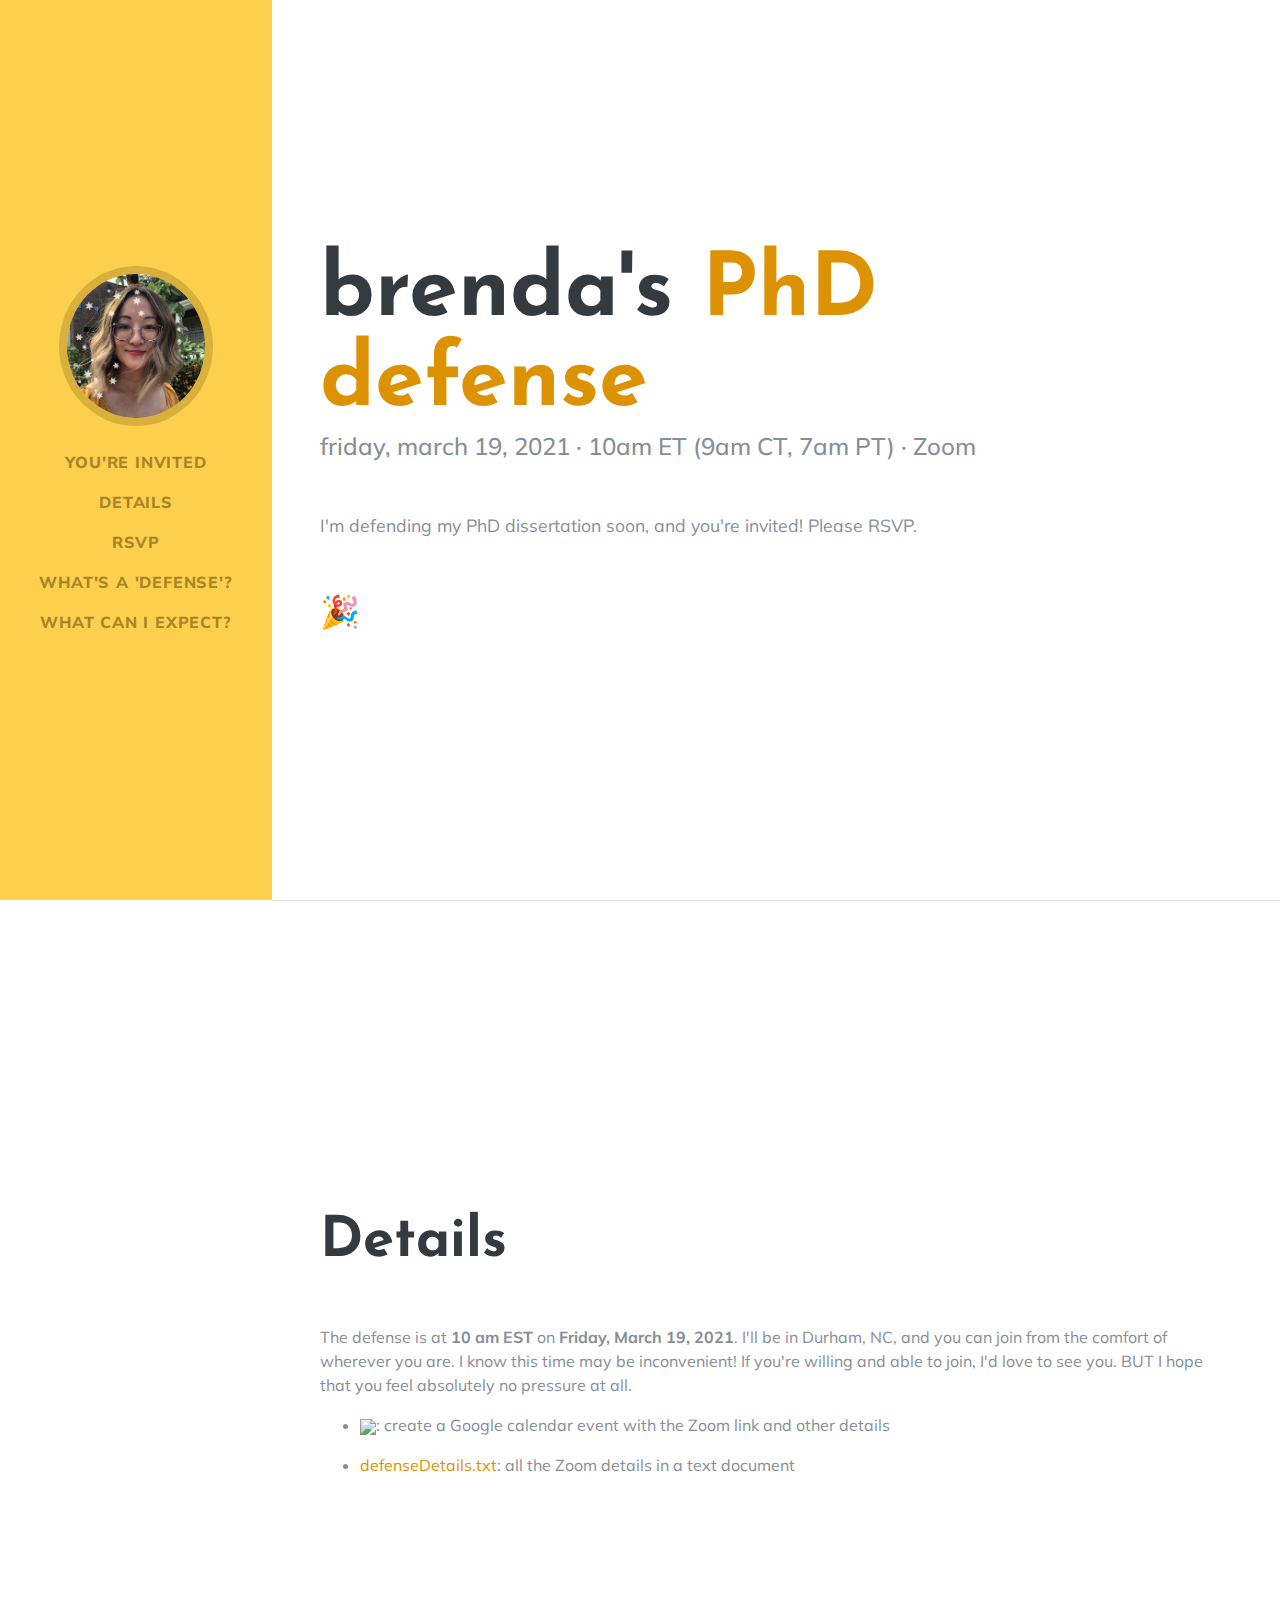
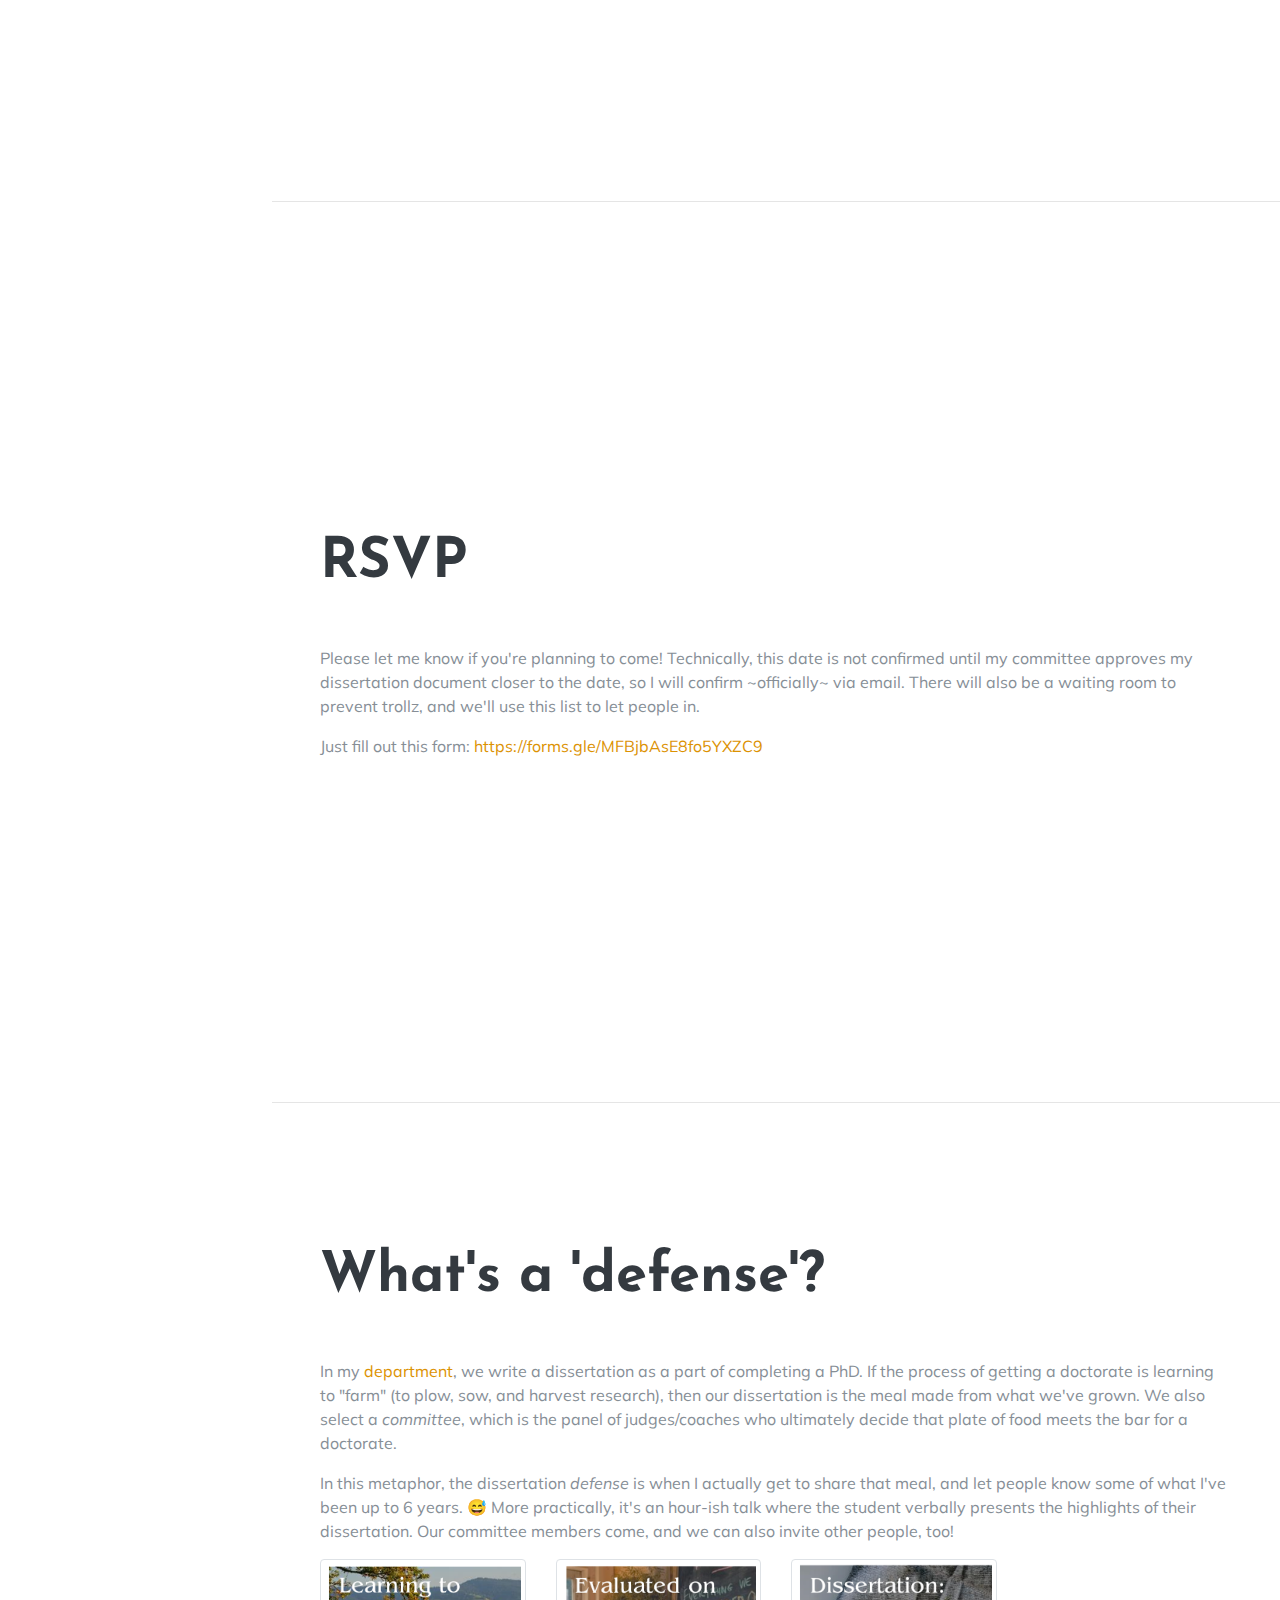
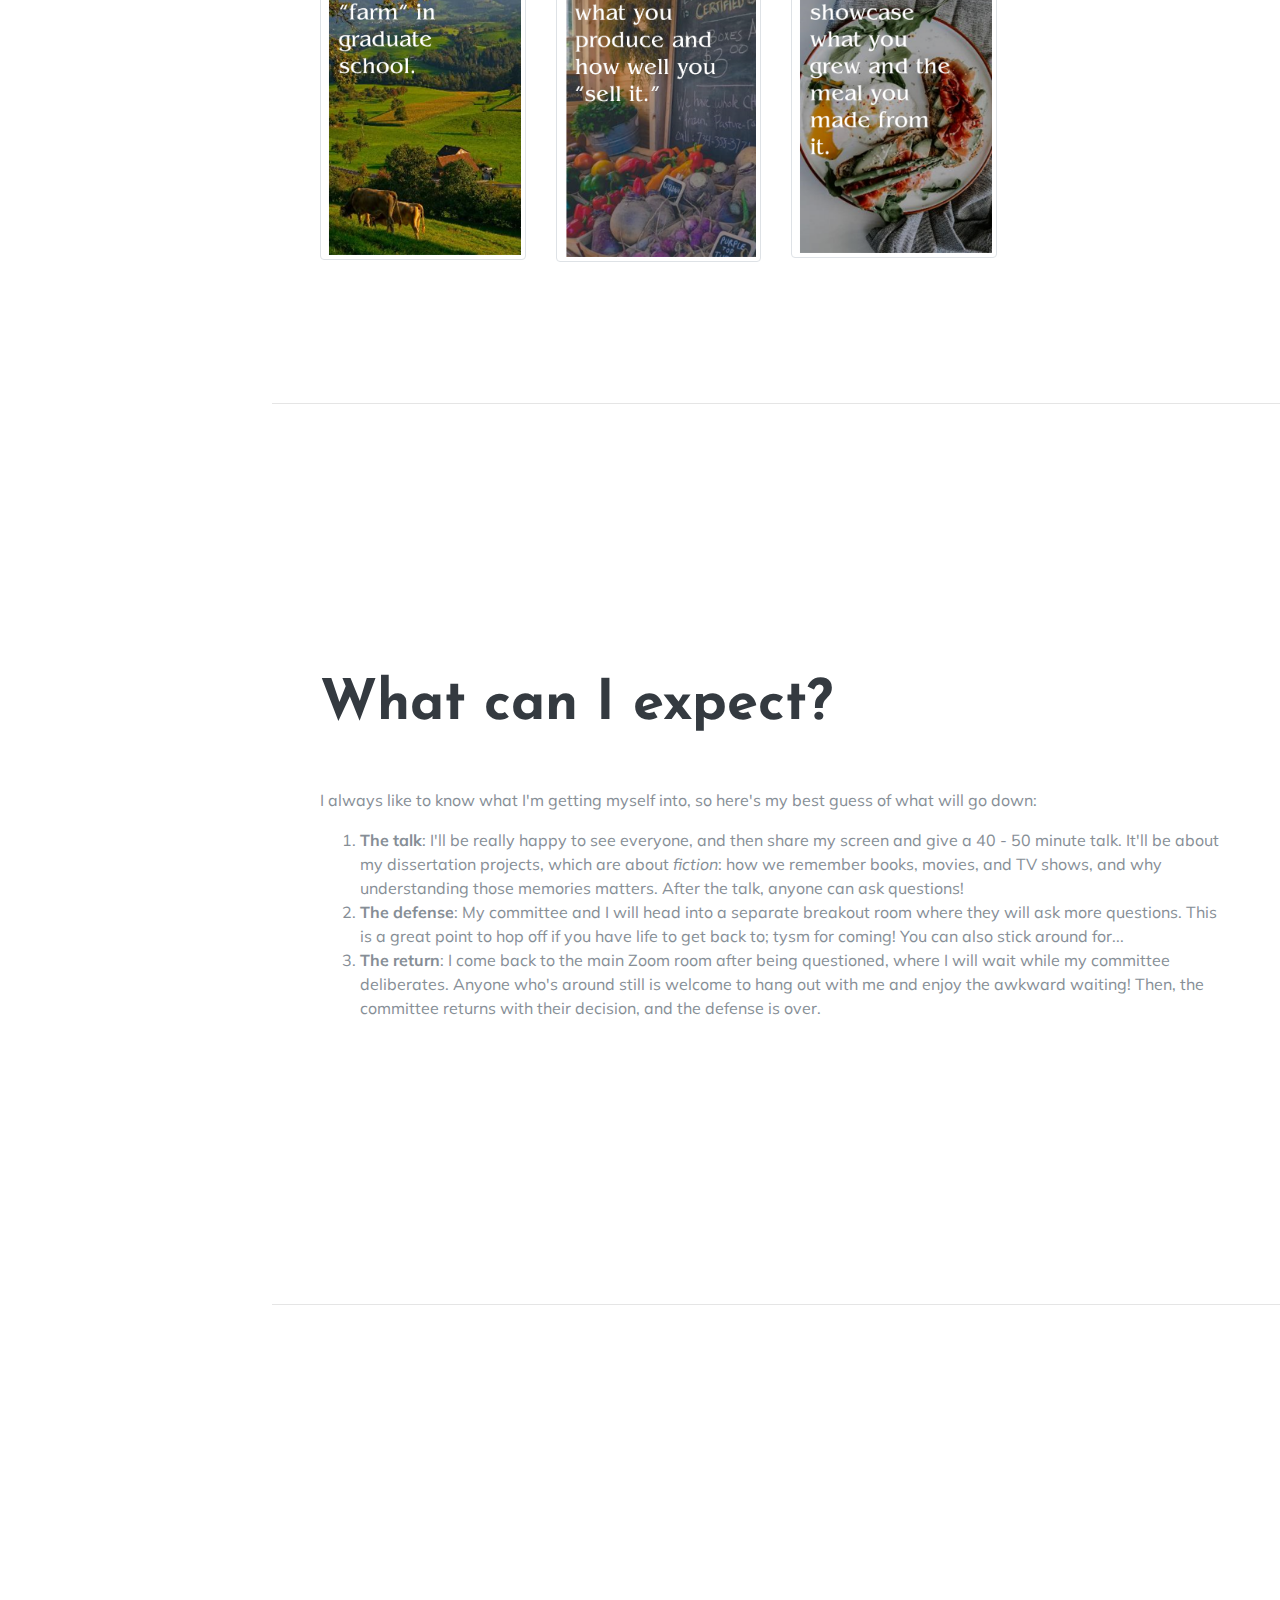
==== defense-invite.html @ 0d385a11 "Change title for small screens/mobile" ====
<!DOCTYPE html>
<html lang="en">
<head>

  <meta charset="utf-8">
  <meta name="viewport" content="width=device-width, initial-scale=1, shrink-to-fit=no">
  <meta name="description" content="">
  <meta name="author" content="">

  <title>brenda's defense info</title>  
  
  <!-- google analytics -->
  <!-- Global site tag (gtag.js) - Google Analytics -->
	<script async src="https://www.googletagmanager.com/gtag/js?id=UA-28763031-2"></script>
	<script>
  window.dataLayer = window.dataLayer || [];
  function gtag(){dataLayer.push(arguments);}
  gtag('js', new Date());

  gtag('config', 'UA-28763031-2');
</script>

  
  <!-- favicon -->
  <link rel='icon' href='defensefavicon.ico' type='image/x-icon'/ >
  <link rel="apple-touch-icon" sizes="180x180" href="/apple-touch-icon.png">
<link rel="icon" type="image/png" sizes="32x32" href="/defensefavicon-32x32.png">
<link rel="icon" type="image/png" sizes="16x16" href="/defensefavicon-16x16.png">
<link rel="manifest" href="/site.webmanifest">
  

  <!-- Bootstrap core CSS -->
  <link href="vendor/bootstrap/css/bootstrap.min.defense.css" rel="stylesheet">

  <!-- Custom fonts for this template -->
  <link href="https://fonts.googleapis.com/css?family=Saira+Extra+Condensed:500,700" rel="stylesheet">
  <link href="https://fonts.googleapis.com/css?family=Muli:400,400i,800,800i" rel="stylesheet">
  <link href="vendor/fontawesome-free/css/all.min.css" rel="stylesheet">
  
  <link href="https://fonts.googleapis.com/css?family=Josefin+Sans" rel="stylesheet">
  
  <!-- include Bootstrap -->
  <!-- Latest compiled and minified CSS -->
	<link rel="stylesheet" href="https://maxcdn.bootstrapcdn.com/bootstrap/4.3.1/css/bootstrap.min.css">
	
	<!-- include fontawesome-->
	<link rel="stylesheet" href="https://use.fontawesome.com/releases/v5.8.2/css/all.css" integrity="sha384-oS3vJWv+0UjzBfQzYUhtDYW+Pj2yciDJxpsK1OYPAYjqT085Qq/1cq5FLXAZQ7Ay" crossorigin="anonymous">

  <!-- Custom styles for this template -->
  <link href="css/resume.min.defense.css" rel="stylesheet">
  <link href="css/jquery.bsPhotoGallery.css" rel="stylesheet">

</head>

<body id="page-top">

  <nav class="navbar navbar-expand-lg navbar-dark bg-primary fixed-top" id="sideNav">
    <a class="navbar-brand js-scroll-trigger" href="https://brendawyang.github.io/mysite/" alt = "go to brendayang.com">
      <span class="d-block d-lg-none">brenda's defending!</span>
      <span class="d-none d-lg-block">
        <img class="img-fluid img-profile rounded-circle mx-auto mb-2" src="img/defense.png" alt="">
      </span>
    </a>
	
    <button class="navbar-toggler" type="button" data-toggle="collapse" data-target="#navbarSupportedContent" aria-controls="navbarSupportedContent" aria-expanded="false" aria-label="Toggle navigation">
      <span class="navbar-toggler-icon"></span>
    </button>
	
    <div class="collapse navbar-collapse" id="navbarSupportedContent">
      <ul class="navbar-nav">
        <li class="nav-item">
          <a class="nav-link js-scroll-trigger" href="#welcome">you're invited</a>
        </li>
		
		<li class="nav-item">
          <a class="nav-link js-scroll-trigger" href="#details">details</a>
        </li>
		
		<li class="nav-item">
          <a class="nav-link js-scroll-trigger" href="#rsvp">rsvp</a>
        </li>
	 
        <li class="nav-item">
          <a class="nav-link js-scroll-trigger" href="#what">what's a 'defense'?</a>
        </li>

		
		<li class="nav-item">
          <a class="nav-link js-scroll-trigger" href="#expect">what can I expect?</a>
        </li>
		
	
      </ul>
    </div>
  </nav>

  <div class="container-fluid p-0">

  <!-- quickabout -->
    <section class="resume-section p-3 p-lg-5 d-flex align-items-center" id="welcome">
      <div class="w-100"> 
        <h1 class="mb-0">brenda's
          <span class="text-primary">PhD defense</span>
        </h1>
        <div class="subheading mb-5">friday, march 19, 2021 · 10am ET  (9am CT, 7am PT) · Zoom
        </div>

        <p class="lead mb-5">I'm defending my PhD dissertation soon, and you're invited! Please RSVP.</p>
		
		<font size = 6>🎉</font></p>
		
        </div>
      </div>
    </section>
	
	
	<hr class="m-0">

	<!-- details -->
    <section class="resume-section p-3 p-lg-5 d-flex align-items-center" id="details">
      <div class="w-100">
        <h2 class="mb-5">Details</h2>

		<p>The defense is at <b>10 am EST</b> on <b>Friday, March 19, 2021</b>. I'll be in Durham, NC, and you can join from the comfort of wherever you are. I know this time may be inconvenient! If you're willing and able to join, I'd love to see you. BUT I hope that you feel absolutely no pressure at all.</p>
		
		<ul>
		<li>
		<p><a target="_blank" href="https://calendar.google.com/event?action=TEMPLATE&amp;tmeid=MTBrZ2NxdW9ua2F1YWRhZjJtYTdxc29iMGcgYTBkZ3NiNXY3YTV0aWt1dHVvNjgwdXNtNDhAZw&amp;tmsrc=a0dgsb5v7a5tikutuo680usm48%40group.calendar.google.com"><img border="0" src="https://www.google.com/calendar/images/ext/gc_button1_en.gif"></a>: create a Google calendar event with the Zoom link and other details
		</li>
		<li><a href="files/defenseDetails.txt" target="_new">defenseDetails.txt</a>: all the Zoom details in a text document</li>
		</ul>

	
	</section>
	
	<hr class="m-0">

	<!-- RSVP -->
    <section class="resume-section p-3 p-lg-5 d-flex align-items-center" id="rsvp">
      <div class="w-100">
        <h2 class="mb-5">RSVP</h2>

		<p>Please let me know if you're planning to come! Technically, this date is not confirmed until my committee approves my dissertation document closer to the date, so I will confirm ~officially~ via email. There will also be a waiting room to prevent trollz, and we'll use this list to let people in.</p>
		
		<p>Just fill out this form: <a href="https://forms.gle/MFBjbAsE8fo5YXZC9" target="_new">https://forms.gle/MFBjbAsE8fo5YXZC9</a>
	
	</section>

	
	<hr class="m-0">
	
	<!-- RSVP -->
    <section class="resume-section p-3 p-lg-5 d-flex align-items-center" id="what">
      <div class="w-100">
        <h2 class="mb-5">What's a 'defense'?</h2>

		<p>In my <a href="https://psychandneuro.duke.edu/">department</a>, we write a dissertation as a part of completing a PhD. If the process of getting a doctorate is learning to "farm" (to plow, sow, and harvest research), then our dissertation is the meal made from what we've grown. We also select a <i>committee</i>, which is the panel of judges/coaches who ultimately decide that plate of food meets the bar for a doctorate.</p>
		
		<p>In this metaphor, the dissertation <i>defense</i> is when I actually get to share that meal, and let people know some of what I've been up to 6 years. 😅 More practically, it's an hour-ish talk where the student verbally presents the highlights of their dissertation. Our committee members come, and we can also invite other people, too!
		
		<div class="row">
			<div class="col-md-3 col-sm-4">
				<div class="thumbnail">
					<img src="img/1_farm.png" class="img-thumbnail" width = 220px>
				</div>
			</div>
			<div class="col-md-3 col-sm-4">
				<div class="thumbnail">
					<img src="img/2_sell.png" class="img-thumbnail" width = 220px>
				</div>
			</div>
			<div class="col-md-3 col-sm-4">
				<div class="thumbnail">
					<img src="img/3_share.png" class="img-thumbnail" width = 220px>
				</div>
			</div>
		</div>
	
	
	</section>
	
	
	<hr class="m-0">

	<!-- details -->
    <section class="resume-section p-3 p-lg-5 d-flex align-items-center" id="expect">
      <div class="w-100">
        <h2 class="mb-5">What can I expect?</h2>

		<p>I always like to know what I'm getting myself into, so here's my best guess of what will go down:
		
		<ol>
		<li><b>The talk</b>: I'll be really happy to see everyone, and then share my screen and give a 40 - 50 minute talk. It'll be about my dissertation projects, which are about <i>fiction</i>: how we remember books, movies, and TV shows, and why understanding those memories matters. After the talk, anyone can ask questions!</li>
		
		<li><b>The defense</b>: My committee and I will head into a separate breakout room where they will ask more questions. This is a great point to hop off if you have life to get back to; tysm for coming! You can also stick around for...</li>
		
		<li><b>The return</b>: I come back to the main Zoom room after being questioned, where I will wait while my committee deliberates. Anyone who's around still is welcome to hang out with me and enjoy the awkward waiting! Then, the committee returns with their decision, and the defense is over.</li>

	
	</section>
	
		<hr class="m-0">
	
	<!-- details -->
    <section class="resume-section p-3 p-lg-5 d-flex align-items-center" id="expect">
      <div class="w-100">

		<a href="https://xkcd.com/1403/"><img src="https://imgs.xkcd.com/comics/thesis_defense.png"></a>

	
	</section>


  </div>

  <!-- Bootstrap core JavaScript -->
  <script src="vendor/jquery/jquery.min.js"></script>
  <script src="vendor/bootstrap/js/bootstrap.bundle.min.js"></script>


  <!-- Custom scripts for this template -->
  <script src="js/resume.min.js"></script>
  
  
  <!-- Brenda added -->
  <script src="https://code.jquery.com/jquery-3.2.1.slim.min.js" integrity="sha384-KJ3o2DKtIkvYIK3UENzmM7KCkRr/rE9/Qpg6aAZGJwFDMVNA/GpGFF93hXpG5KkN" crossorigin="anonymous"></script>
	<script src="https://cdnjs.cloudflare.com/ajax/libs/popper.js/1.12.9/umd/popper.min.js" integrity="sha384-ApNbgh9B+Y1QKtv3Rn7W3mgPxhU9K/ScQsAP7hUibX39j7fakFPskvXusvfa0b4Q" crossorigin="anonymous"></script>
	<script src="https://maxcdn.bootstrapcdn.com/bootstrap/4.0.0/js/bootstrap.min.js" integrity="sha384-JZR6Spejh4U02d8jOt6vLEHfe/JQGiRRSQQxSfFWpi1MquVdAyjUar5+76PVCmYl" crossorigin="anonymous"></script>
  
</body>

</html>
---- css/resume.min.defense.css ----
/*!
 * Start Bootstrap - Resume v5.0.5 (https://startbootstrap.com/template-overviews/resume)
 * Copyright 2013-2019 Start Bootstrap
 * Licensed under MIT (https://github.com/BlackrockDigital/startbootstrap-resume/blob/master/LICENSE)
 */body{font-family:Muli,-apple-system,BlinkMacSystemFont,'Segoe UI',Roboto,'Helvetica Neue',Arial,sans-serif,'Apple Color Emoji','Segoe UI Emoji','Segoe UI Symbol','Noto Color Emoji';padding-top:54px;color:#868e96}
 
 @media (min-width:992px)
 {body{padding-top:0;padding-left:17rem}}
 
 h1,h2,h3,h4,h5,h6{
	 font-family: 'Josefin Sans', sans-serif; 
	 font-weight:700;
	 text-transform:;color:#343a40
}

h1{
	font-size:5.5rem;
	line-height:5.6rem
}
 
h2{
	 font-size:3.5rem
}

h3{
	font-size:2rem
}

h4{
	line-height: 2rem
}

 
p.lead{
	font-size:1.10rem;
	font-weight:400
	}

.subheading{
	text-transform:;
	font-weight:500;
	font-family:font-family: 'Josefin Sans', sans-serif;
	font-size:1.5rem
}

.social-icons 
a{
	display:inline-block;
	height:3.5rem;width:3.5rem;
	background-color:#495057;
	color:#fff!important;
	border-radius:100%;
	text-align:center;
	font-size:1.5rem;
	line-height:3.5rem;
	margin-right:1rem
}

.social-icons a:last-child{
	margin-right:0
	}
	
.social-icons a:hover{
	background-color:#3B945E
}

.dev-icons{
	font-size:3rem}
	
.dev-icons.list-inline-item i:hover{
	color:#3B945E
	}

#sideNav 

.navbar-nav .nav-item .nav-link{
	font-weight:800;
	letter-spacing:.05rem;
	text-transform:uppercase
}

.navbar-dark .navbar-nav .nav-link {
    color: rgba(86,57,1,.5); /*custom */
}

#sideNav .navbar-toggler:focus{
	outline-color:#dc9202
}

@media (min-width:992px){
	
#sideNav{
	text-align:center;
	position:fixed;
	top:0;left:0;
	display:-webkit-box;
	display:-ms-flexbox;
	display:flex;
	-webkit-box-orient:vertical;
	-webkit-box-direction:normal;
	-ms-flex-direction:column;
	flex-direction:column;
	width:17rem;
	height:100vh
}

#sideNav 

.navbar-brand{
	display:-webkit-box;
	display:-ms-flexbox;
	display:flex;
	margin:auto auto 0;
	padding:.5rem
}

#sideNav 
.navbar-brand 
.img-profile{
	max-width:10rem;
	max-height:10rem;
	border:.5rem solid rgba(86,57,1,.2)
}

#sideNav .navbar-collapse{
	display:-webkit-box;
	display:-ms-flexbox;
	display:flex;
	-webkit-box-align:start;
	-ms-flex-align:start;
	align-items:flex-start;
	-webkit-box-flex:0;
	-ms-flex-positive:0;
	flex-grow:0;width:100%;
	margin-bottom:auto
}

#sideNav .navbar-collapse .navbar-nav{
	-webkit-box-orient:vertical;
	-webkit-box-direction:normal;
	-ms-flex-direction:column;
	flex-direction:column;
	width:100%
}

#sideNav 
.navbar-collapse 
.navbar-nav 
.nav-item{
	display:block
}

#sideNav .navbar-collapse .navbar-nav .nav-item .nav-link{
	display:block
}

}

section.resume-section{padding-top:5rem!important;padding-bottom:5rem!important;max-width:75rem}
section.resume-section .resume-item 
.resume-date{min-width:none}

@media (min-width:768px){
	section.resume-section{
		min-height:100vh
	}
	section.resume-section .resume-item .resume-date{
		min-width:18rem
		}
	}
	
@media (min-width:992px){
	section.resume-section{
		padding-top:3rem!important;
		padding-bottom:3rem!important}
}
		
.bg-primary{
	background-color:#fccf4d!important
}

.text-primary{
	color:#dc9202!important
}

a{
	color:#dc9202;
	
}

/* unvisited link */
a:link {
  color: #dc9202;

}

/* visited link */
a:visited {
  color: #dc9202;
}

/* mouse over link */
a:hover {
  color: #dc9202;
}

/* selected link */
a:active {
  color: #ffc245;
  padding-top: 2px;
}

a:focus {
	color: ffc245;
}
	
/* brenda added */

ul.citations {
  font-size: .85rem;
  /*color: #A9A9A9; */
}

ul li.citations {
  
}

blockquote {
	font-size: 1.1rem;
}

ul.timeline {
    list-style-type: none;
    position: relative;
}
ul.timeline:before {
    content: ' ';
    background: #d4d9df;
    display: inline-block;
    position: absolute;
    left: 29px;
    width: 2px;
    height: 100%;
    z-index: 400;
}
ul.timeline > li {
    margin: 20px 0;
    padding-left: 20px;
}
ul.timeline > li:before {
    content: ' ';
    background: white;
    display: inline-block;
    position: absolute;
    border-radius: 50%;
    border: 3px solid #3B945E;
    left: 20px;
    width: 20px;
    height: 20px;
    z-index: 400;
}
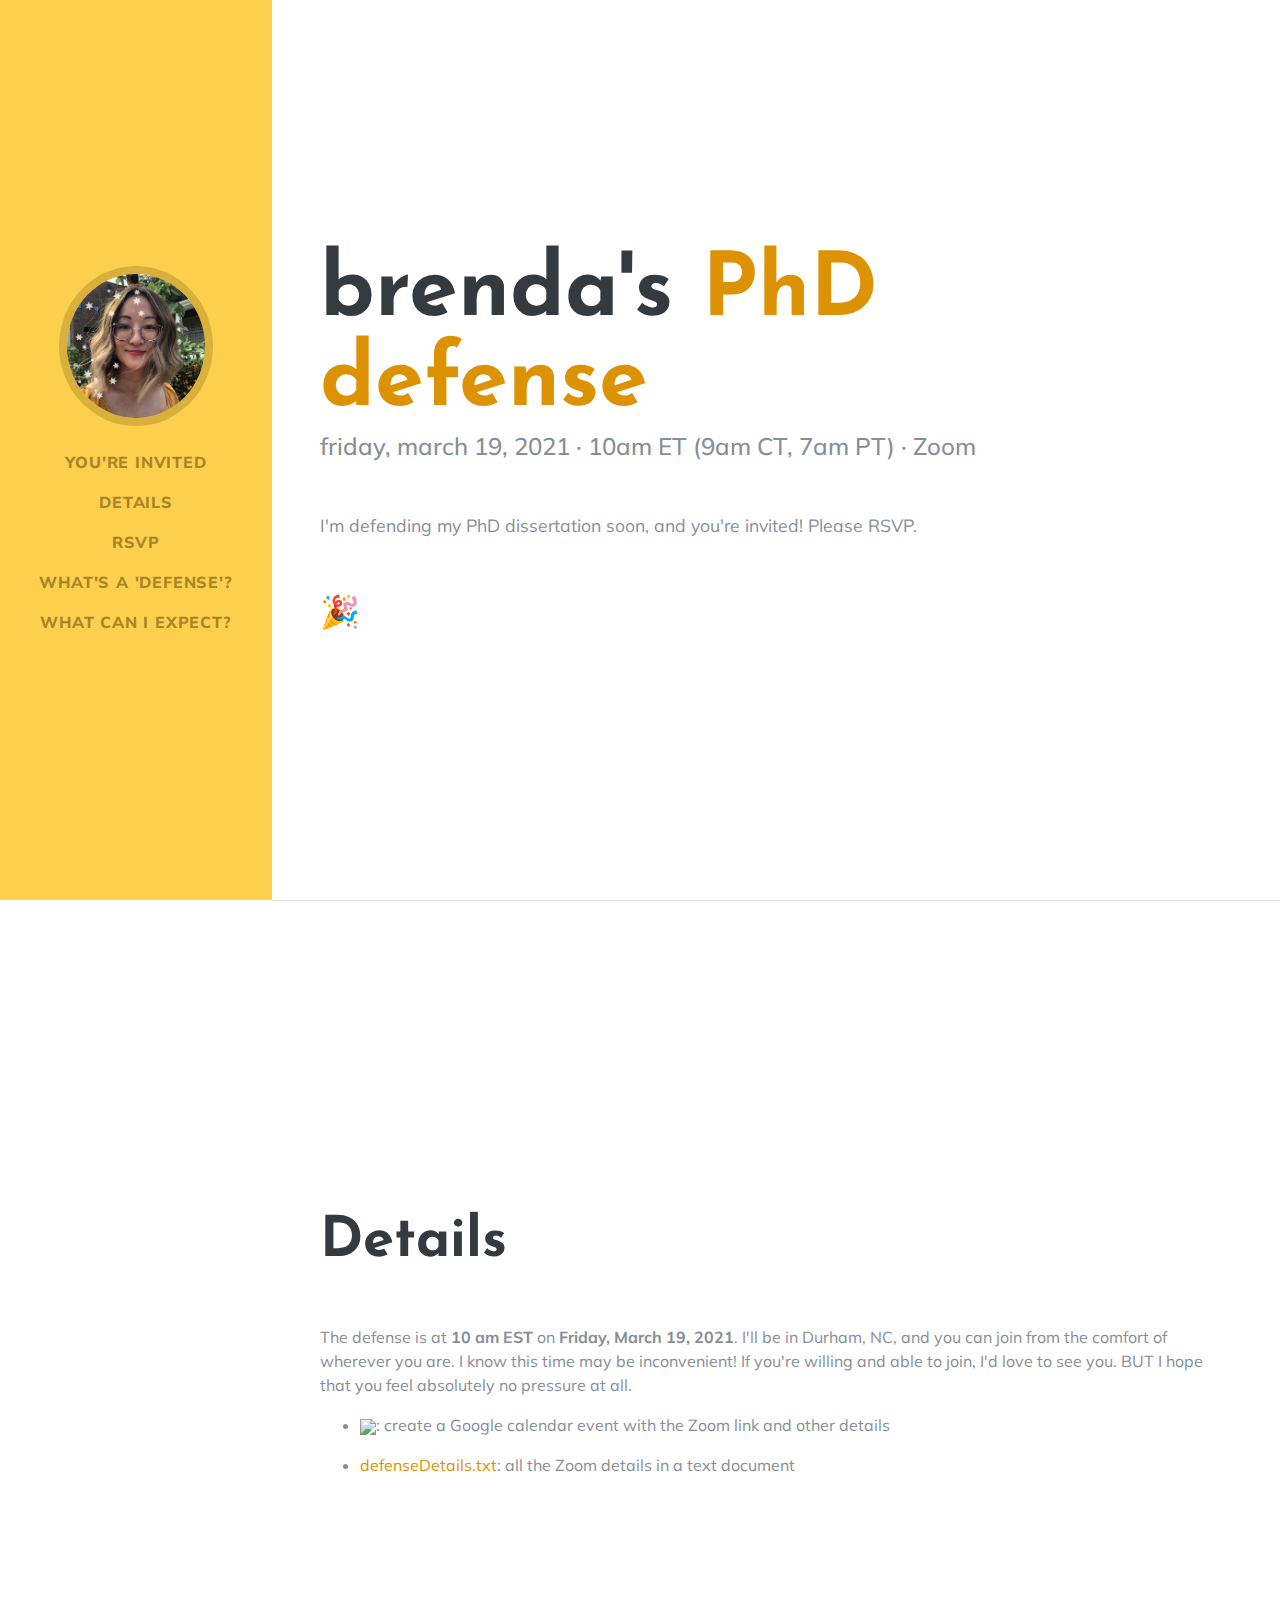
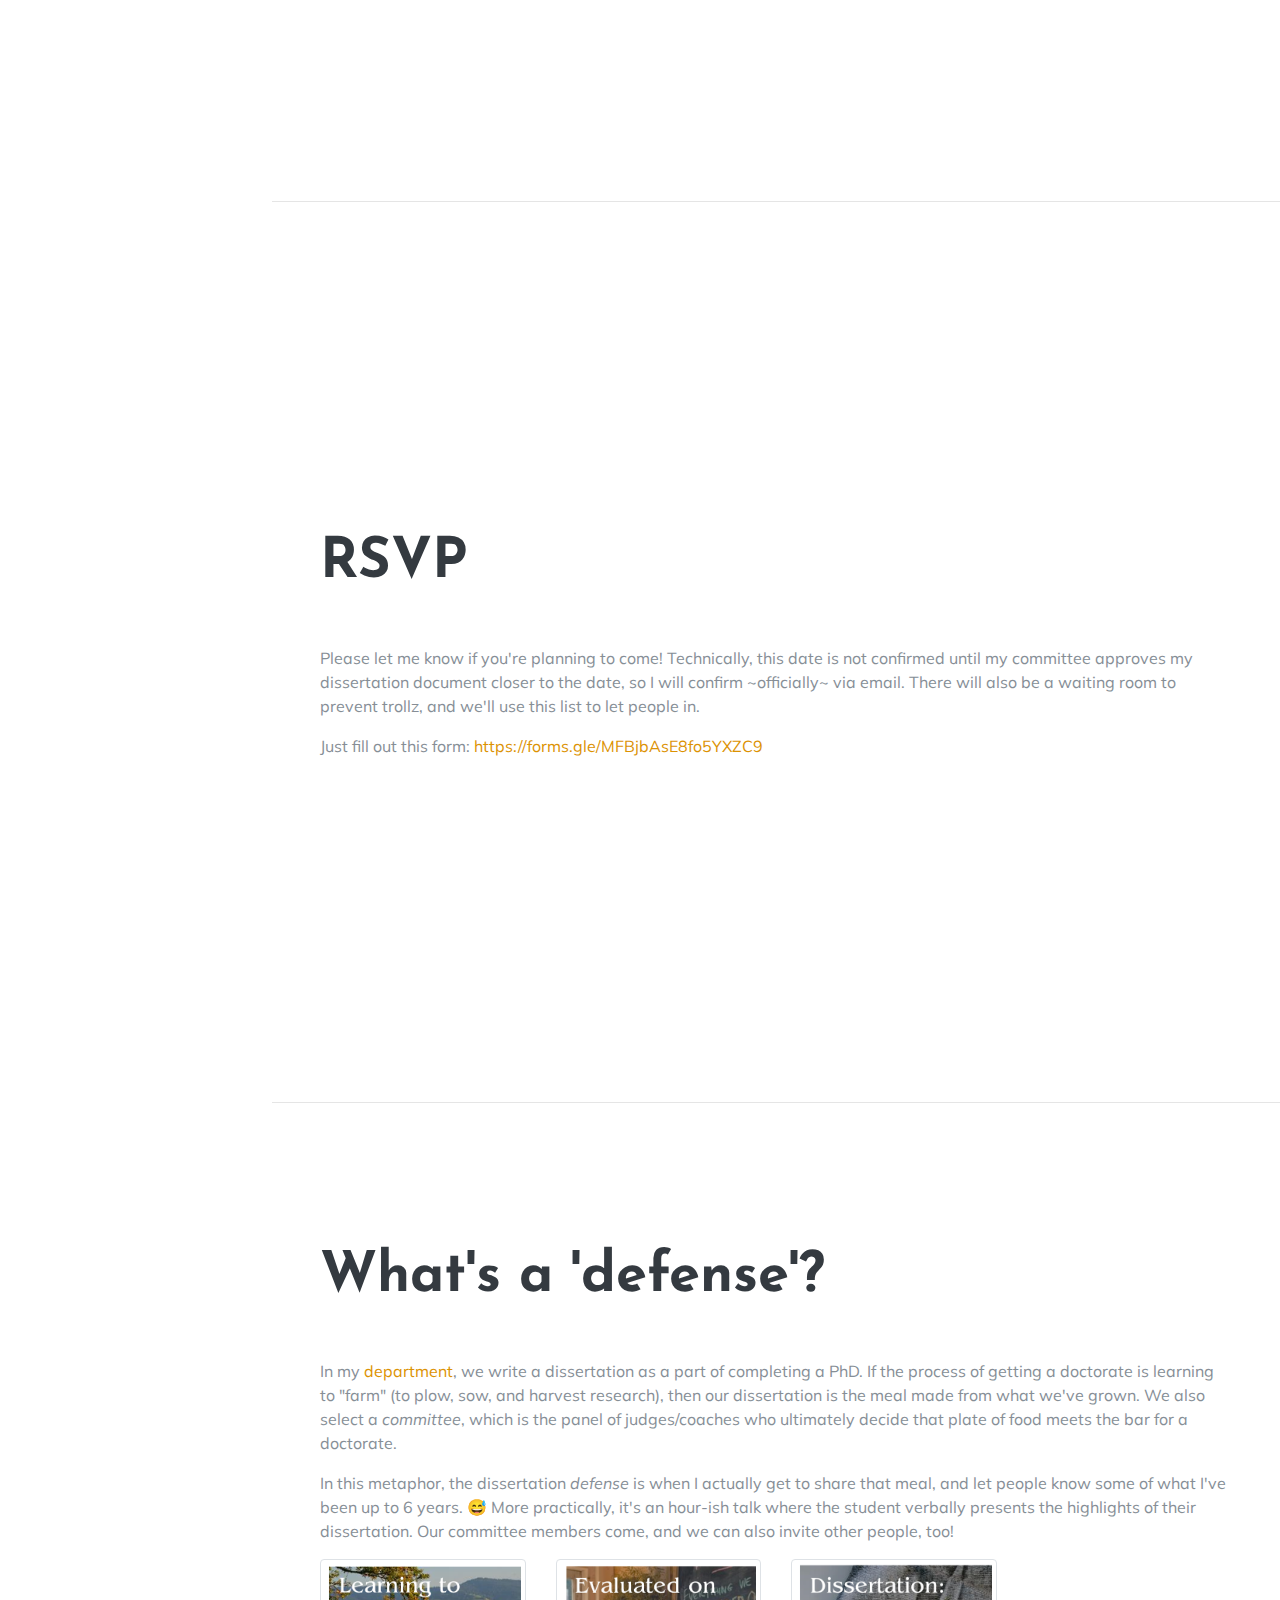
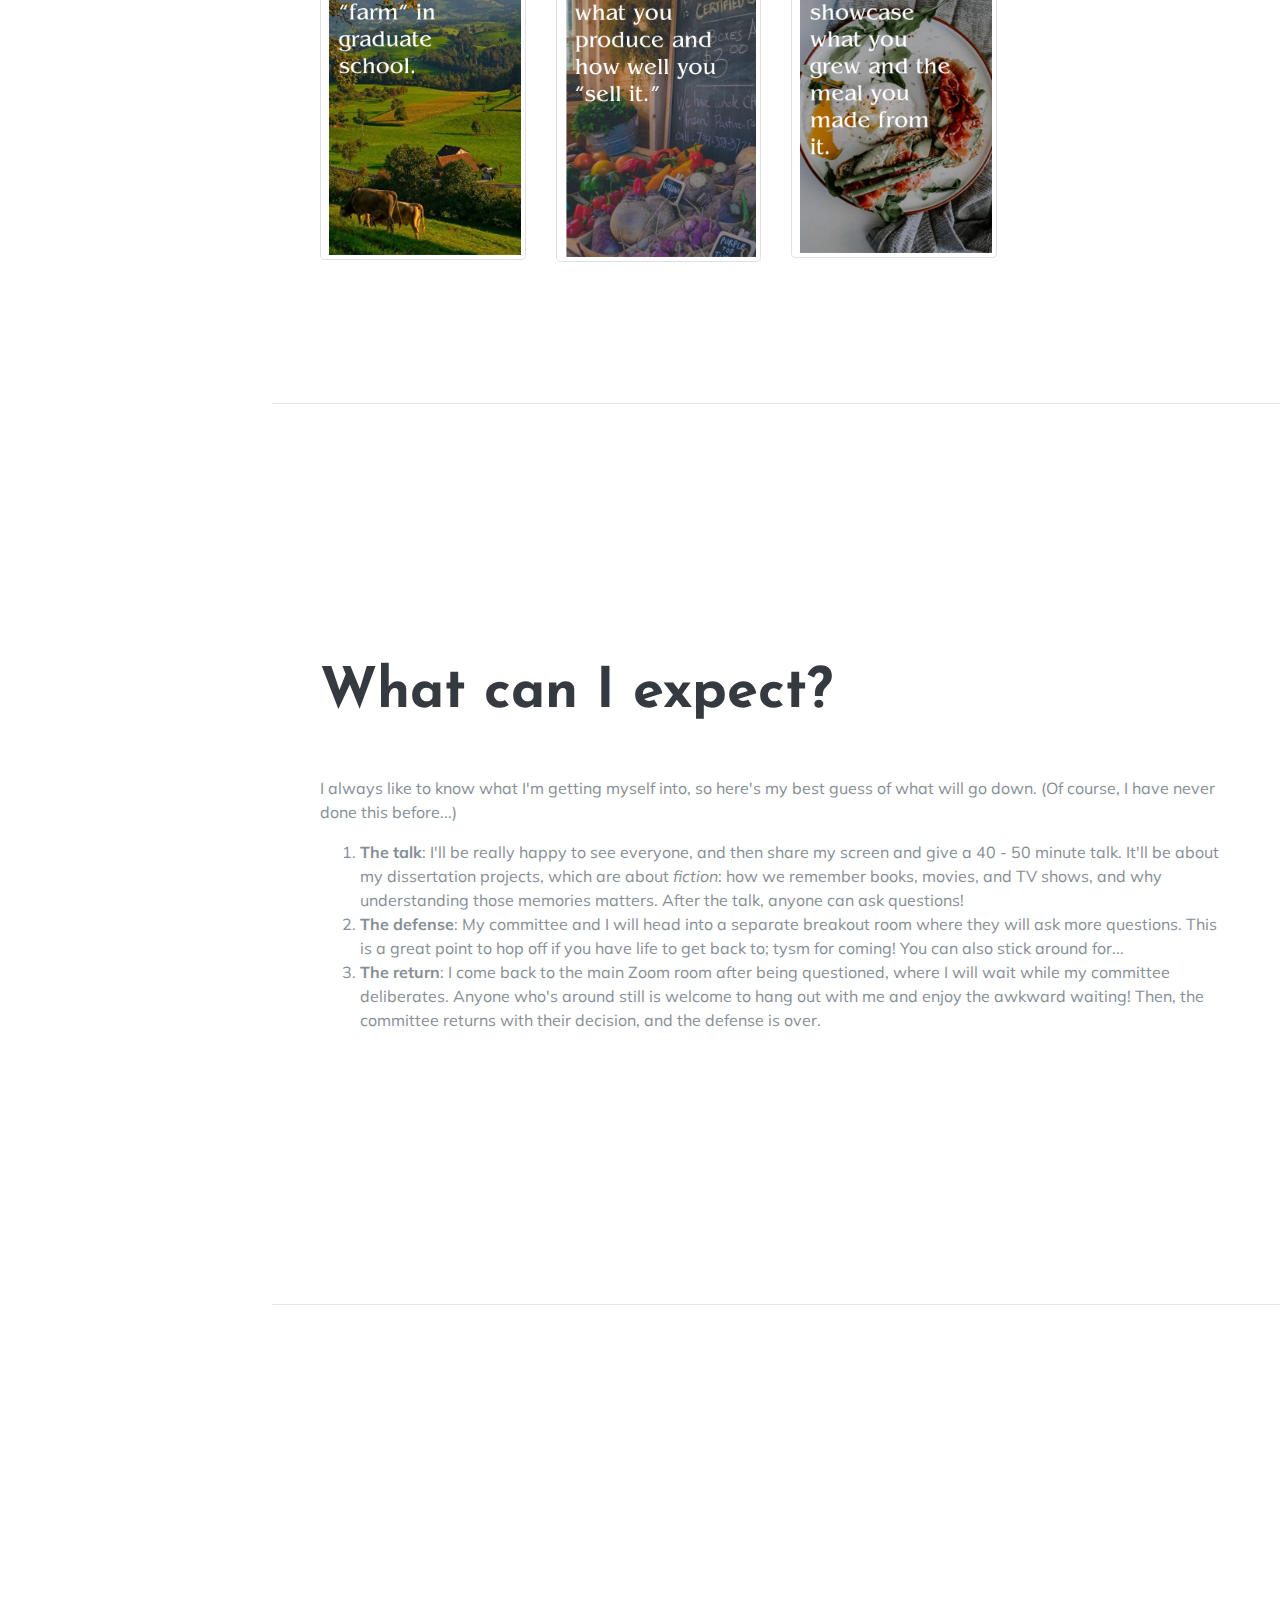
==== commit 2c18169a: "first time text" ====
--- a/defense-invite.html
+++ b/defense-invite.html
@@ -189,7 +189,7 @@
       <div class="w-100">
         <h2 class="mb-5">What can I expect?</h2>
 
-		<p>I always like to know what I'm getting myself into, so here's my best guess of what will go down:
+		<p>I always like to know what I'm getting myself into, so here's my best guess of what will go down. (Of course, I have never done this before...)
 		
 		<ol>
 		<li><b>The talk</b>: I'll be really happy to see everyone, and then share my screen and give a 40 - 50 minute talk. It'll be about my dissertation projects, which are about <i>fiction</i>: how we remember books, movies, and TV shows, and why understanding those memories matters. After the talk, anyone can ask questions!</li>
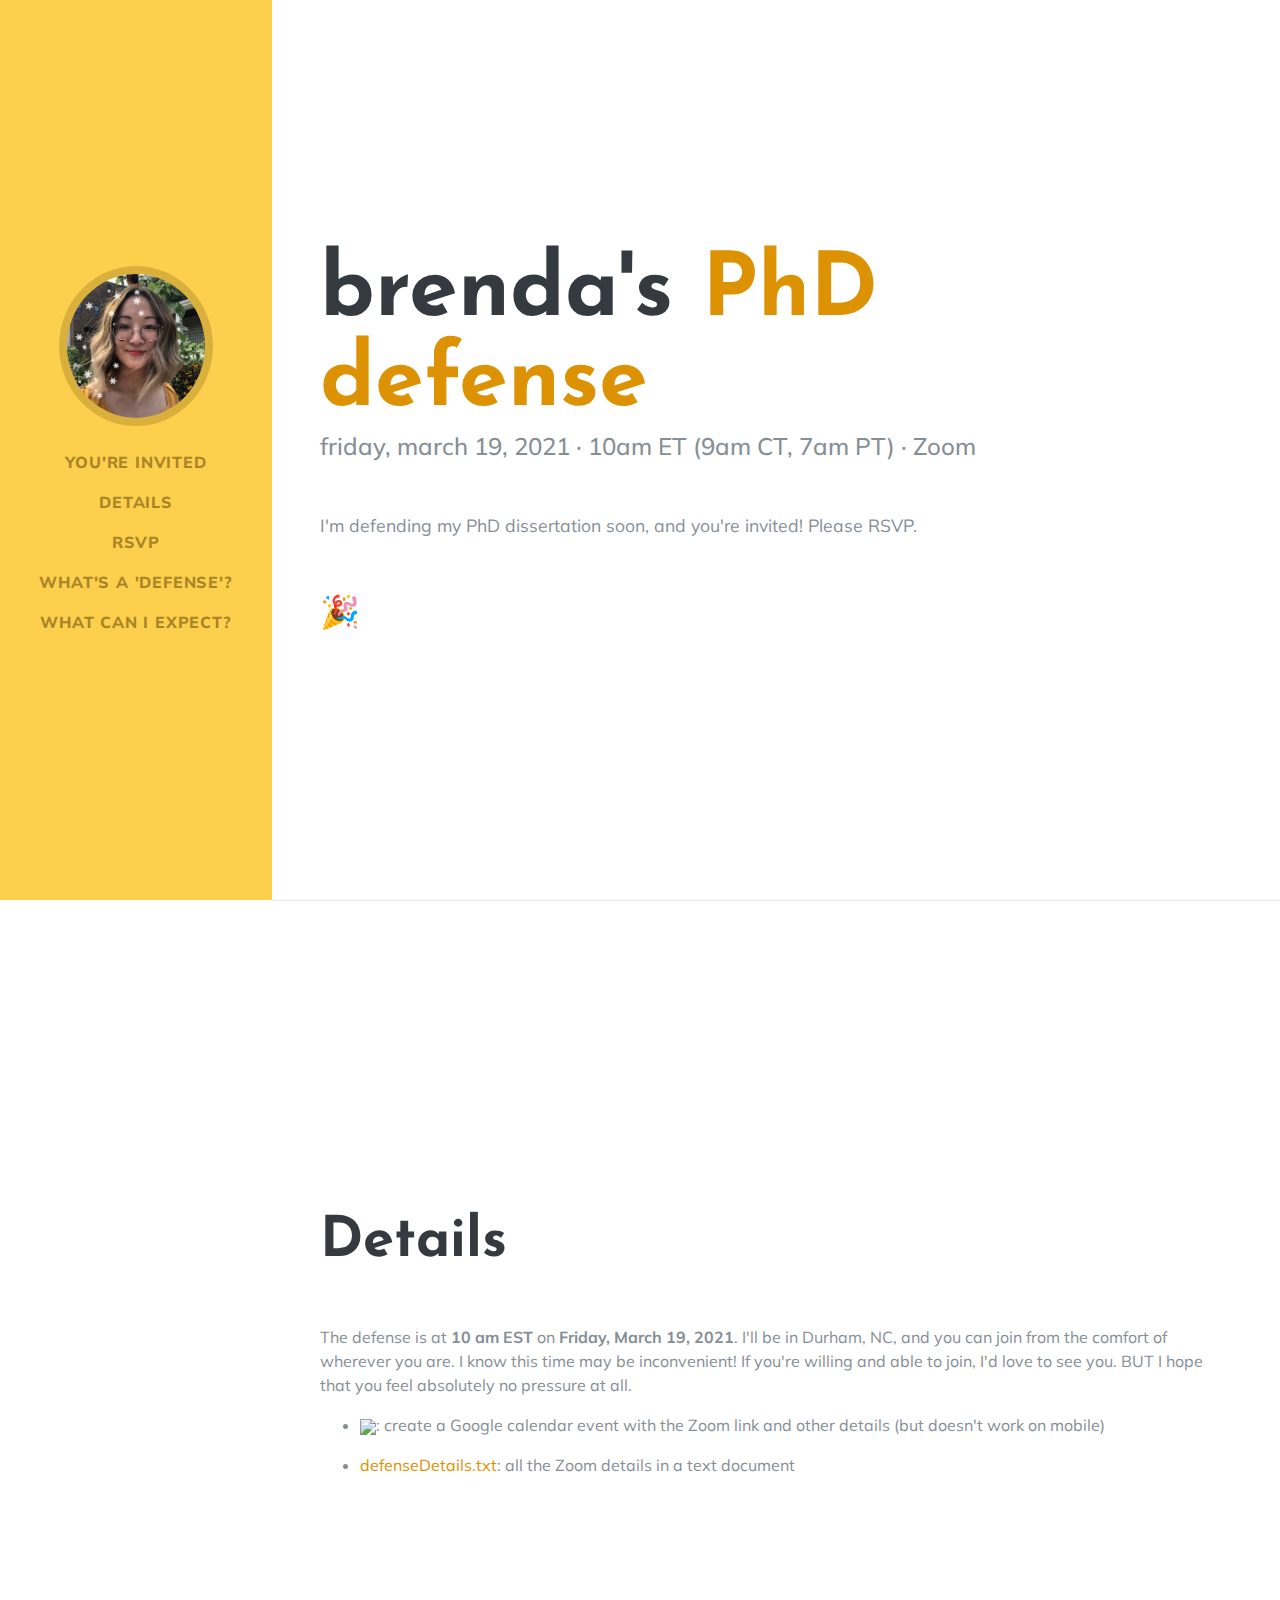
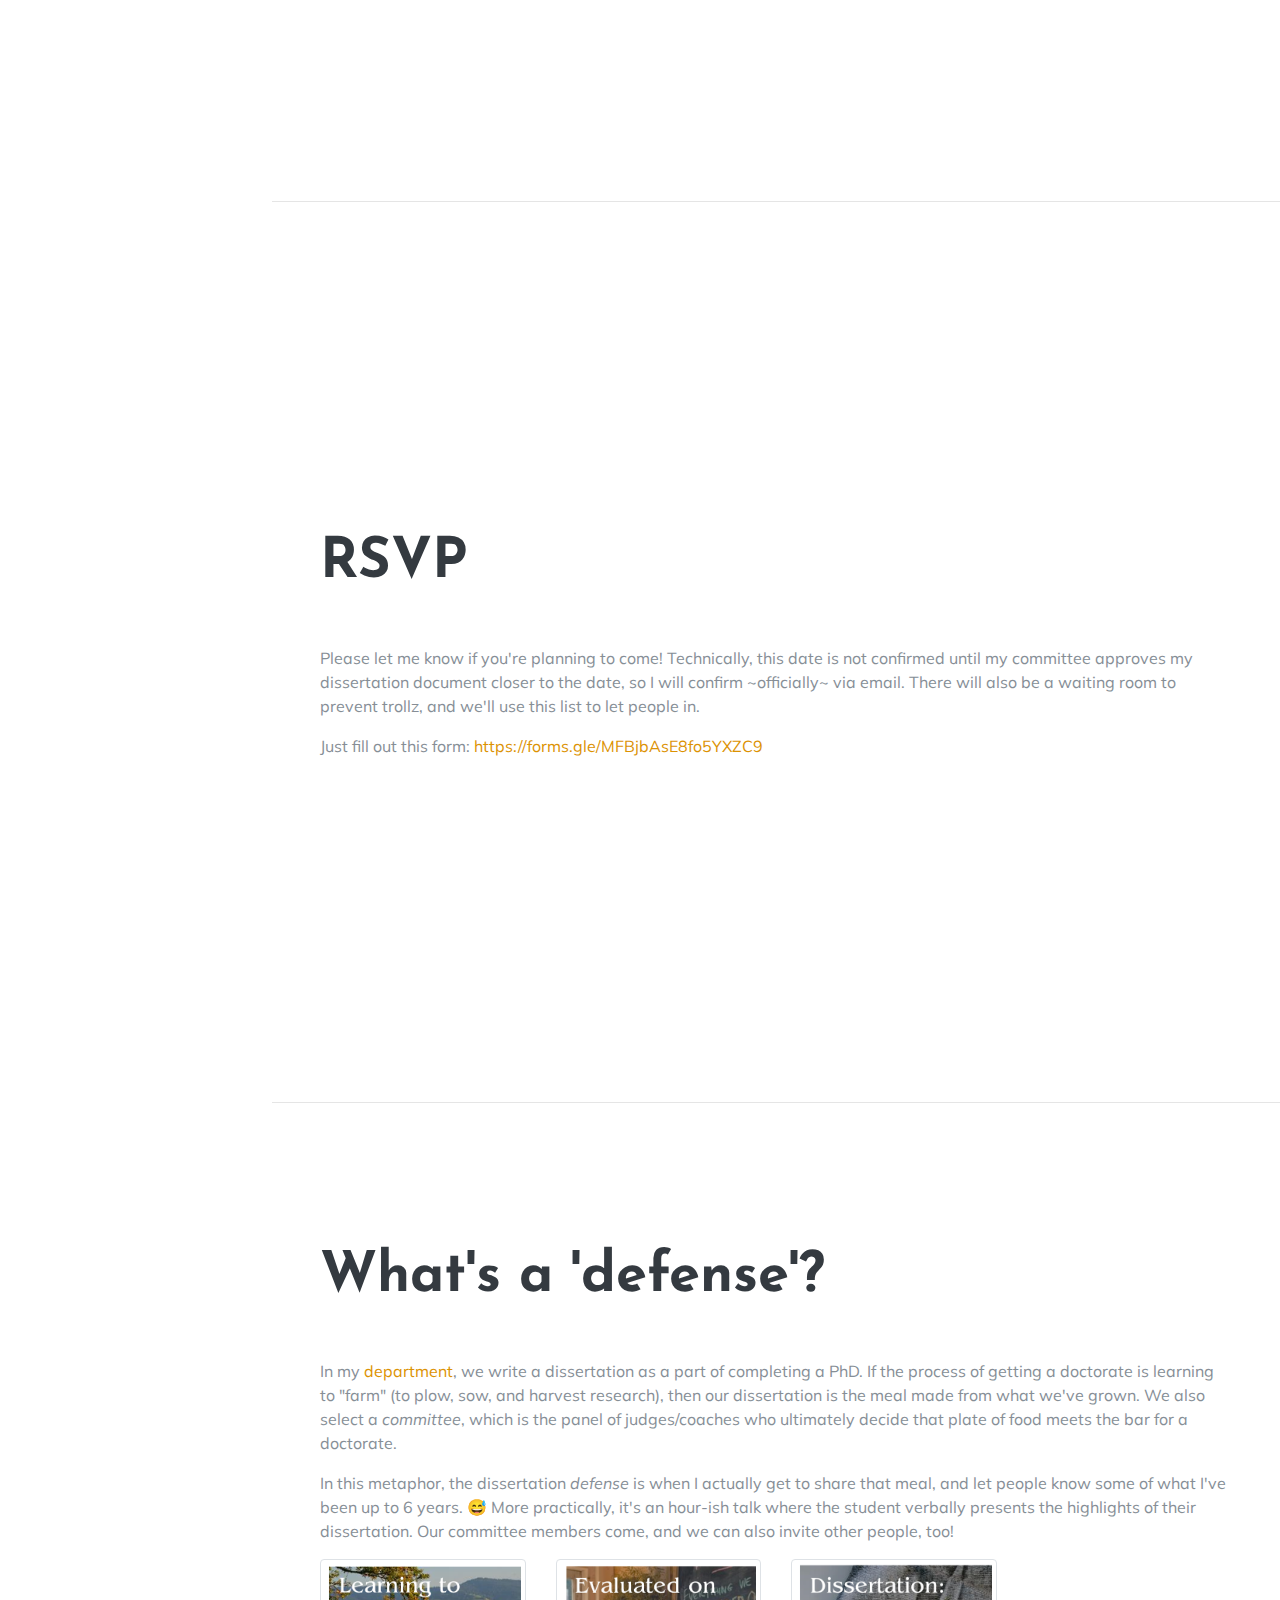
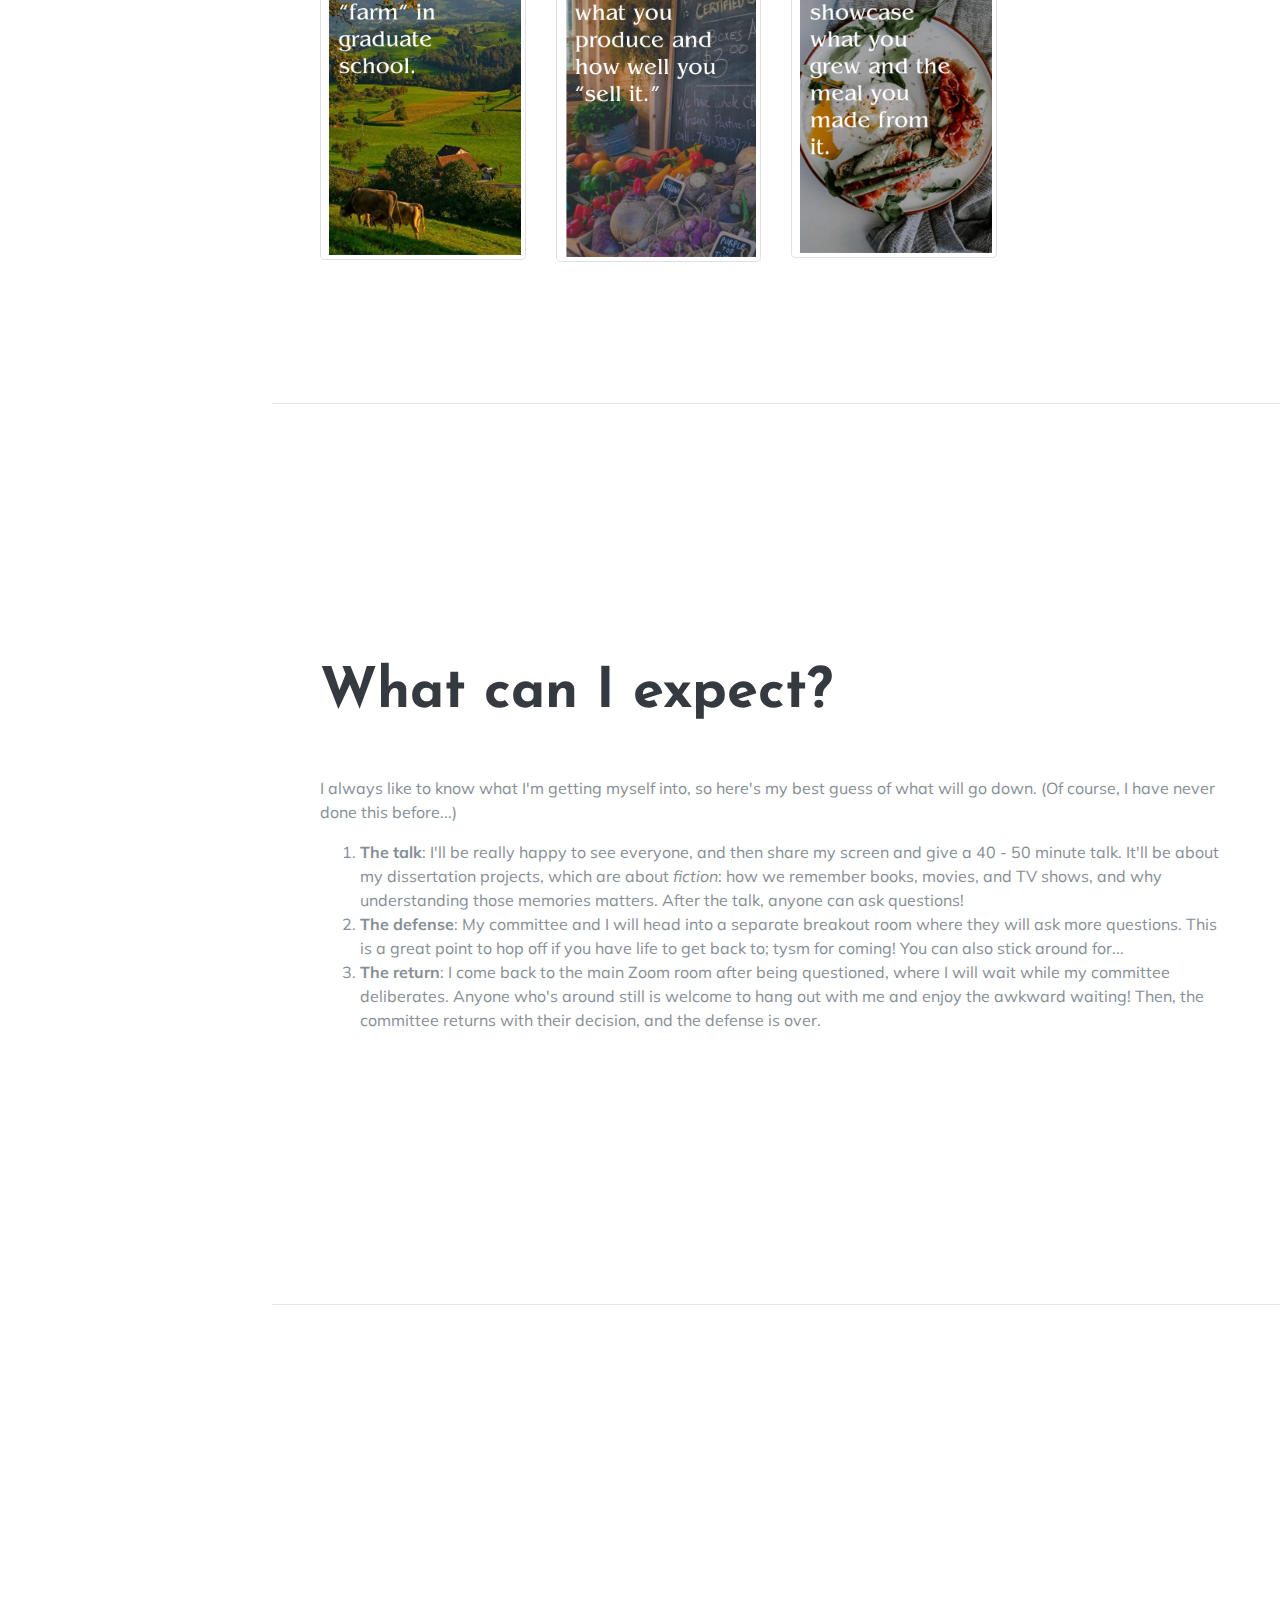
==== commit 4f36432d: "doesn't work on mobile" ====
--- a/defense-invite.html
+++ b/defense-invite.html
@@ -127,7 +127,7 @@
 		
 		<ul>
 		<li>
-		<p><a target="_blank" href="https://calendar.google.com/event?action=TEMPLATE&amp;tmeid=MTBrZ2NxdW9ua2F1YWRhZjJtYTdxc29iMGcgYTBkZ3NiNXY3YTV0aWt1dHVvNjgwdXNtNDhAZw&amp;tmsrc=a0dgsb5v7a5tikutuo680usm48%40group.calendar.google.com"><img border="0" src="https://www.google.com/calendar/images/ext/gc_button1_en.gif"></a>: create a Google calendar event with the Zoom link and other details
+		<p><a target="_blank" href="https://calendar.google.com/event?action=TEMPLATE&amp;tmeid=MTBrZ2NxdW9ua2F1YWRhZjJtYTdxc29iMGcgYTBkZ3NiNXY3YTV0aWt1dHVvNjgwdXNtNDhAZw&amp;tmsrc=a0dgsb5v7a5tikutuo680usm48%40group.calendar.google.com"><img border="0" src="https://www.google.com/calendar/images/ext/gc_button1_en.gif"></a>: create a Google calendar event with the Zoom link and other details (but doesn't work on mobile)
 		</li>
 		<li><a href="files/defenseDetails.txt" target="_new">defenseDetails.txt</a>: all the Zoom details in a text document</li>
 		</ul>
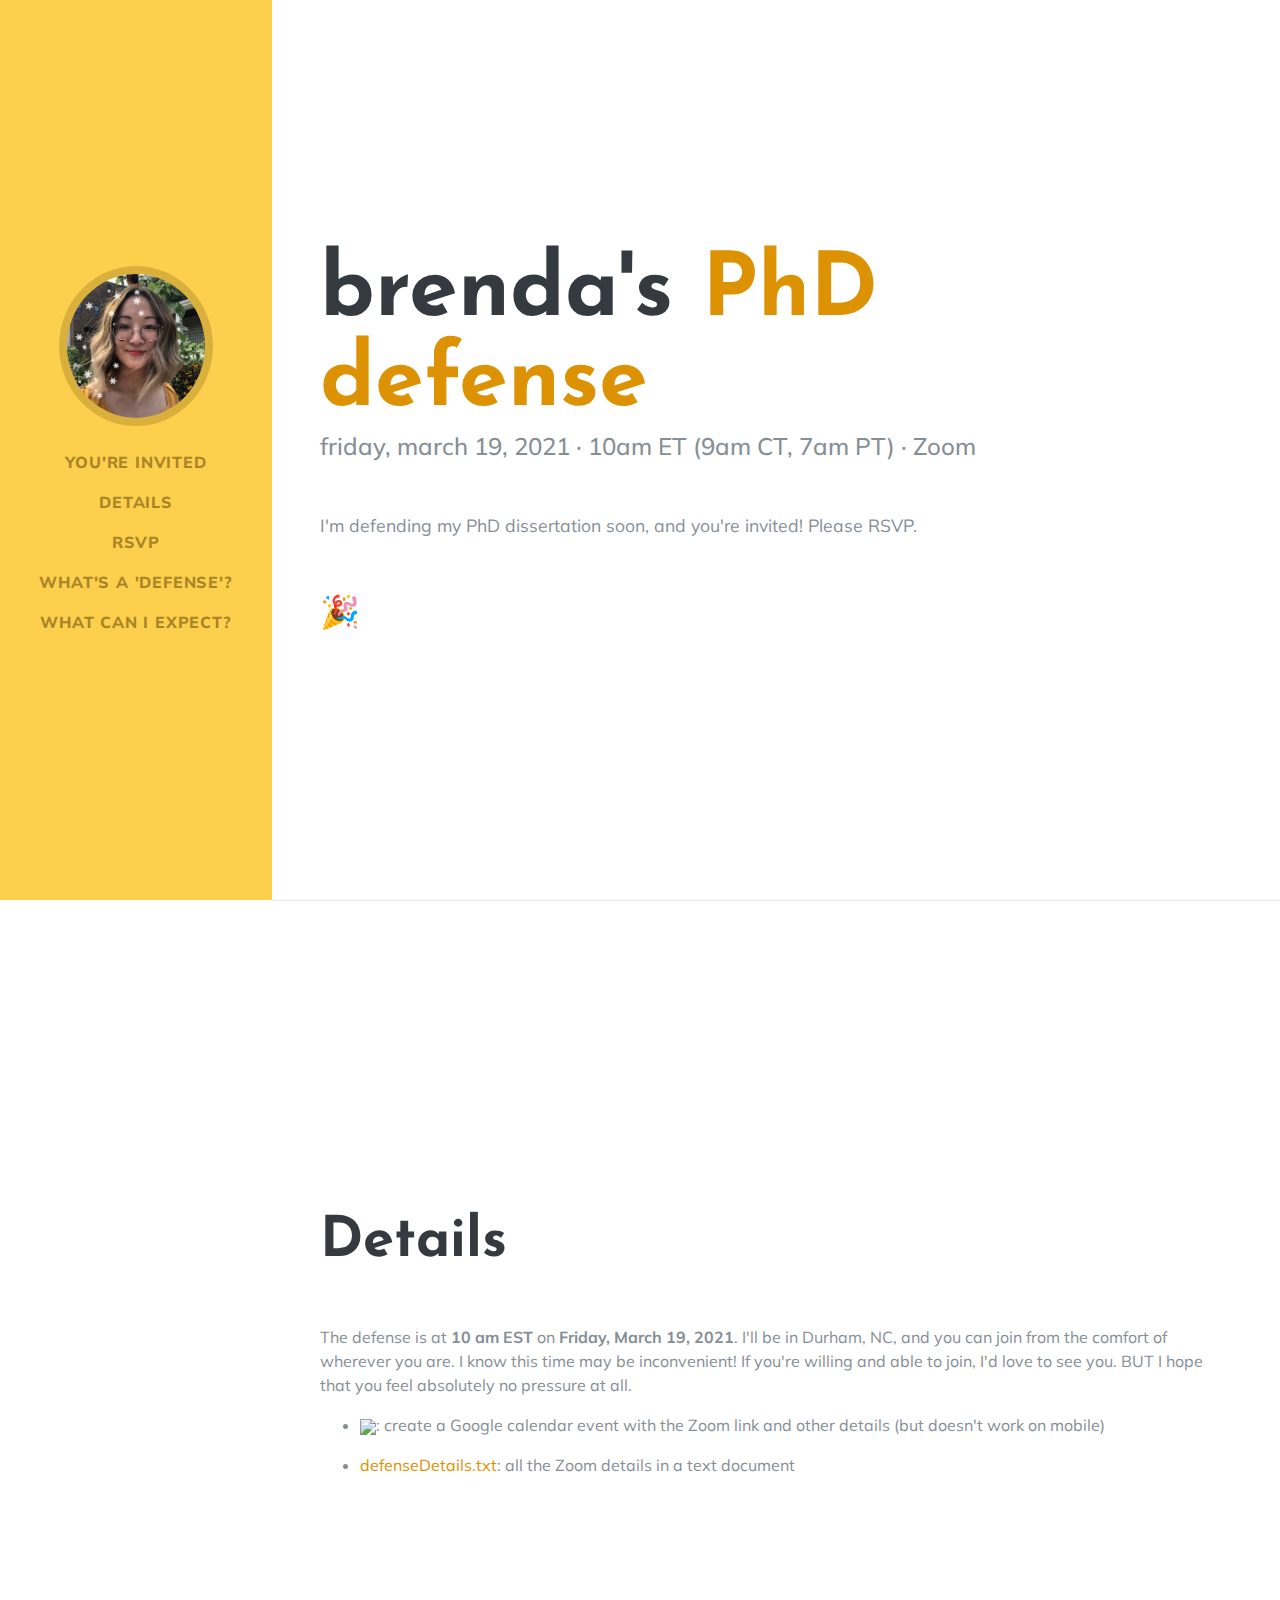
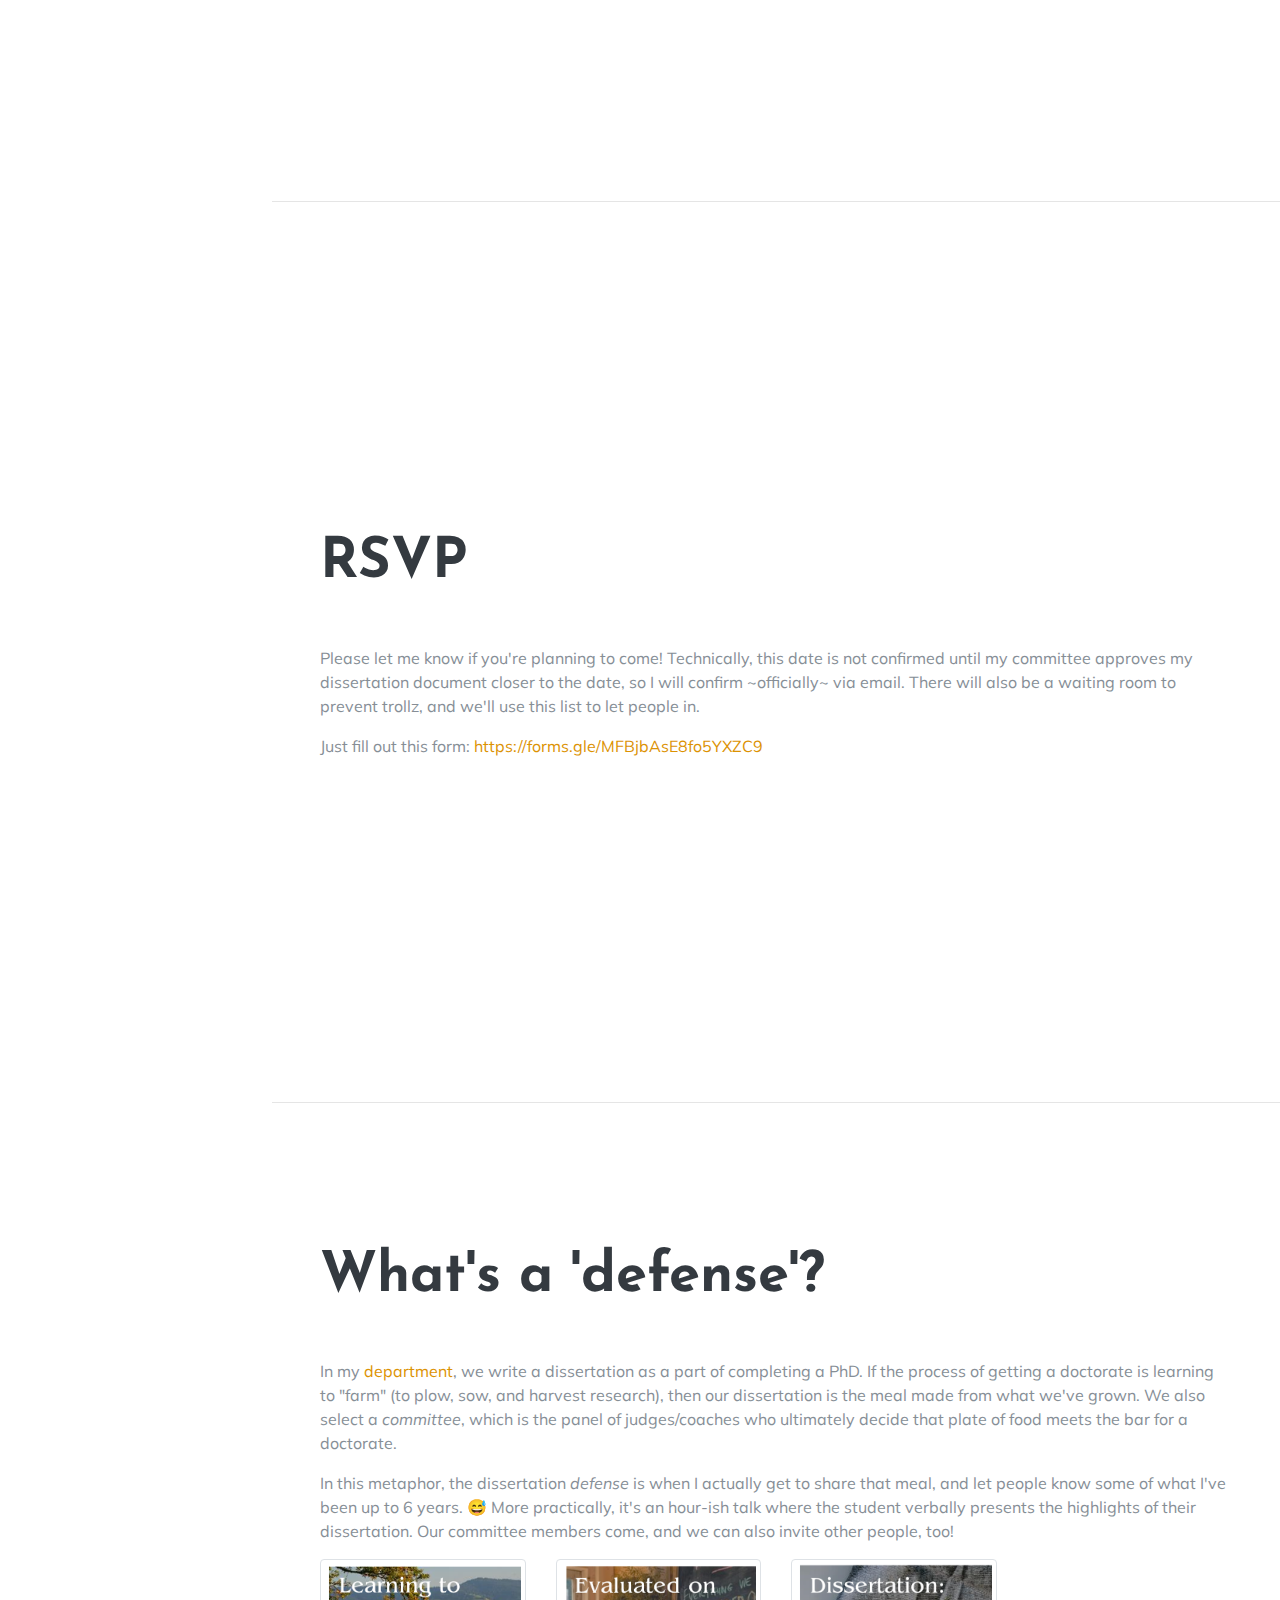
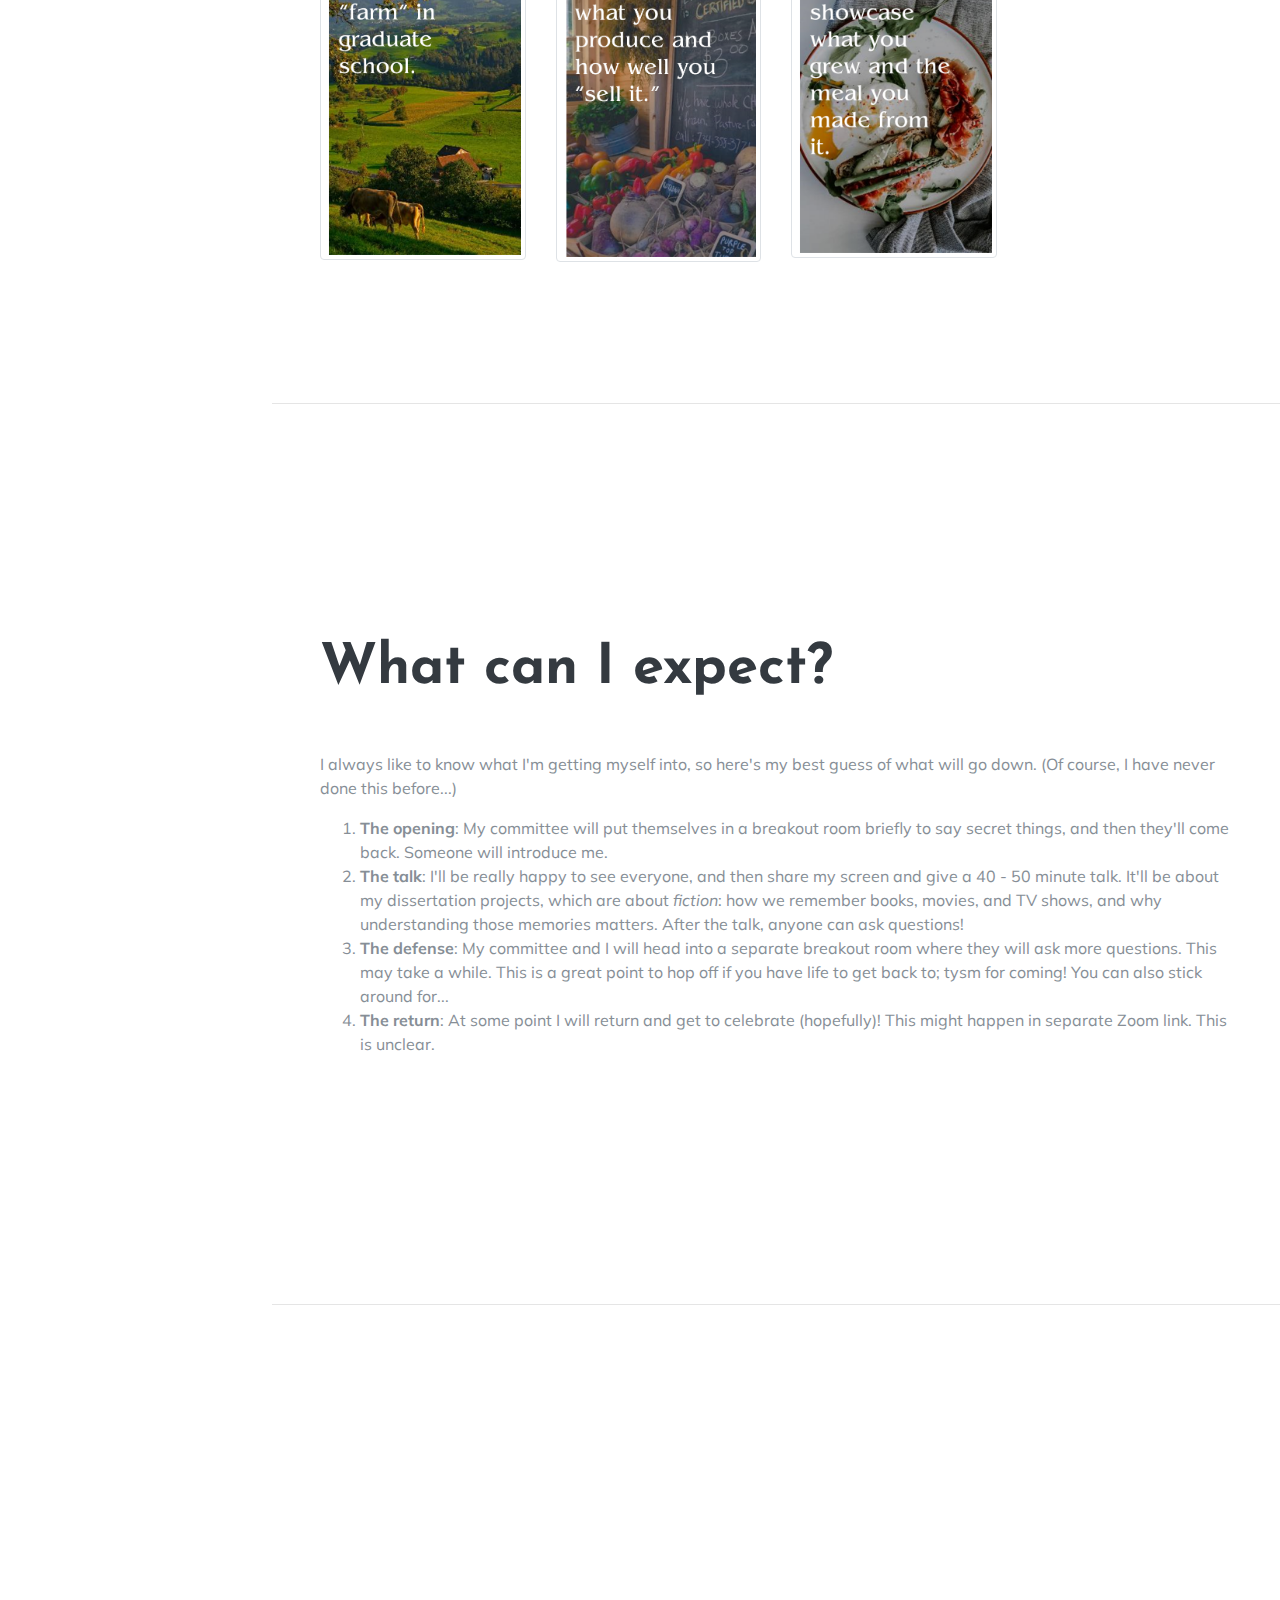
==== commit 7c902718: "Update 'the return'" ====
--- a/defense-invite.html
+++ b/defense-invite.html
@@ -192,11 +192,13 @@
 		<p>I always like to know what I'm getting myself into, so here's my best guess of what will go down. (Of course, I have never done this before...)
 		
 		<ol>
+		<li><b>The opening</b>: My committee will put themselves in a breakout room briefly to say secret things, and then they'll come back. Someone will introduce me.
+		
 		<li><b>The talk</b>: I'll be really happy to see everyone, and then share my screen and give a 40 - 50 minute talk. It'll be about my dissertation projects, which are about <i>fiction</i>: how we remember books, movies, and TV shows, and why understanding those memories matters. After the talk, anyone can ask questions!</li>
 		
-		<li><b>The defense</b>: My committee and I will head into a separate breakout room where they will ask more questions. This is a great point to hop off if you have life to get back to; tysm for coming! You can also stick around for...</li>
-		
-		<li><b>The return</b>: I come back to the main Zoom room after being questioned, where I will wait while my committee deliberates. Anyone who's around still is welcome to hang out with me and enjoy the awkward waiting! Then, the committee returns with their decision, and the defense is over.</li>
+		<li><b>The defense</b>: My committee and I will head into a separate breakout room where they will ask more questions. This may take a while. This is a great point to hop off if you have life to get back to; tysm for coming! You can also stick around for...</li>
+		
+		<li><b>The return</b>: At some point I will return and get to celebrate (hopefully)! This might happen in separate Zoom link. This is unclear.
 
 	
 	</section>
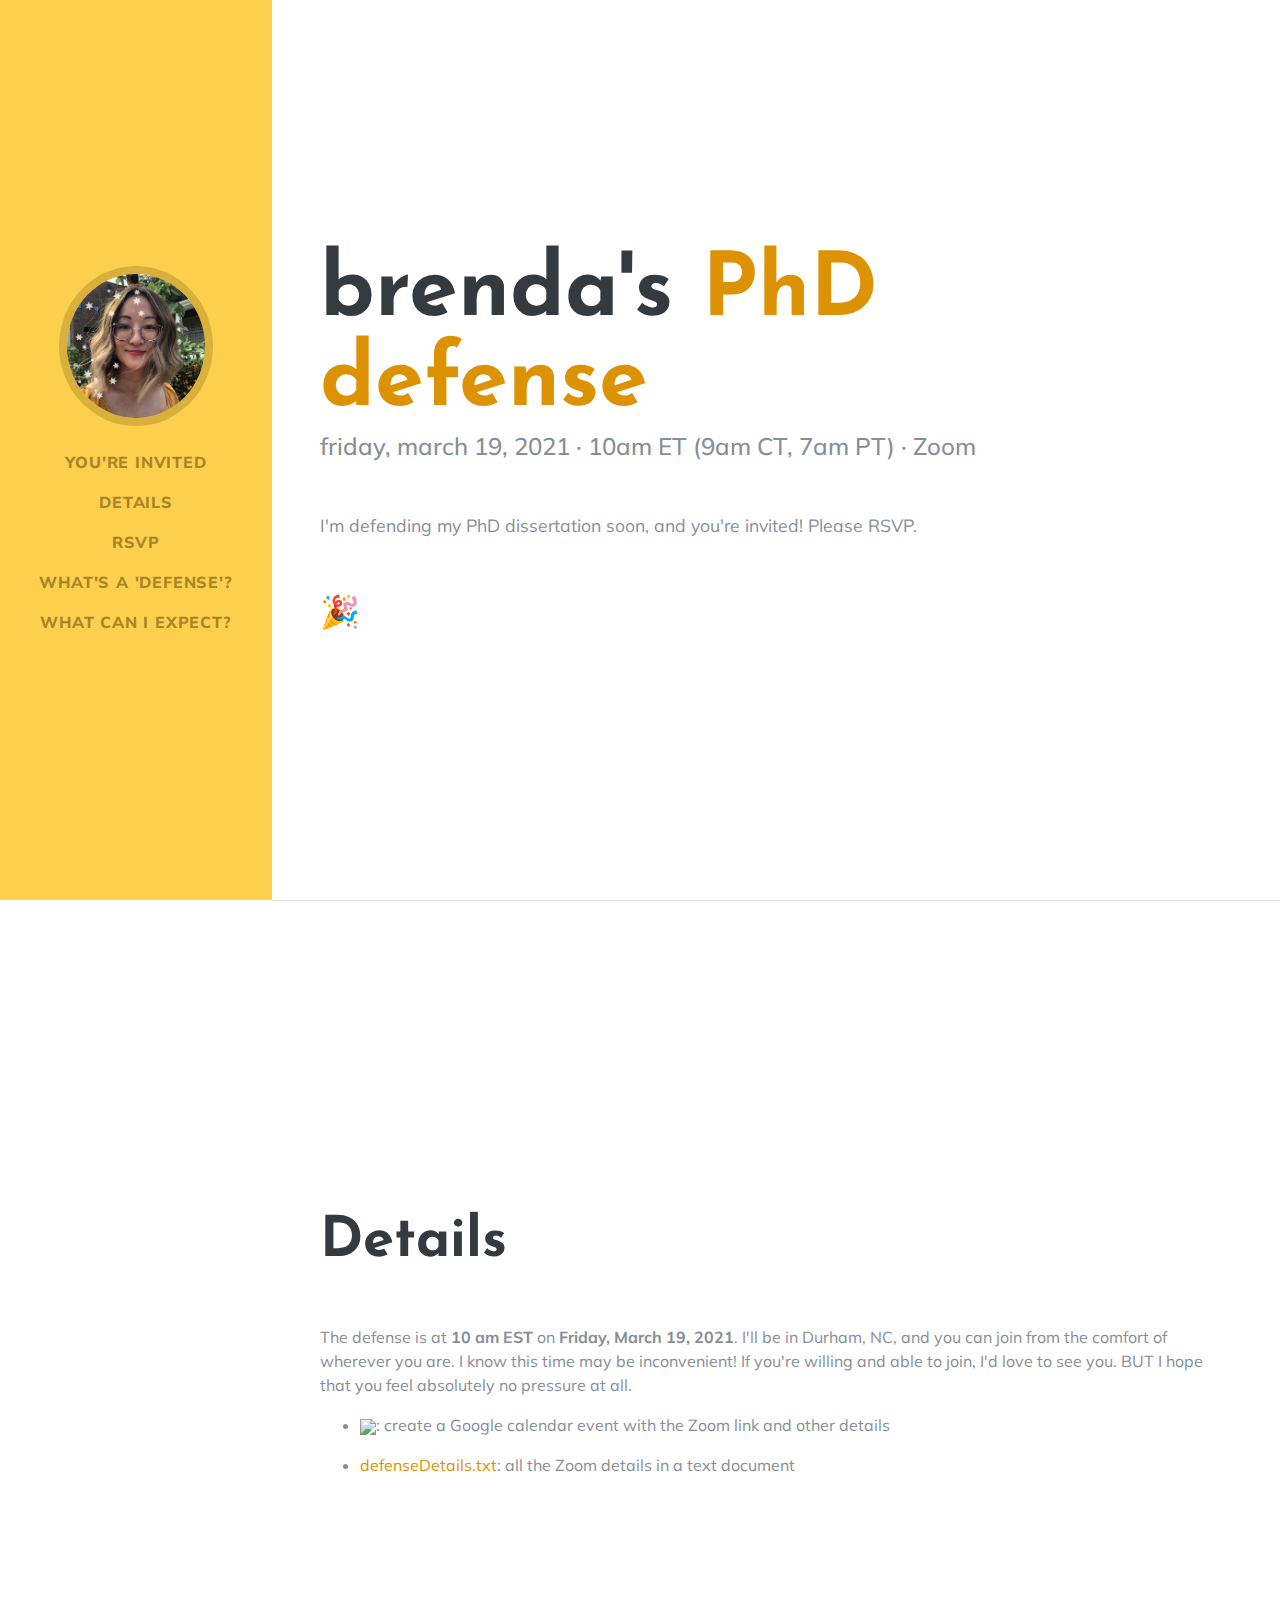
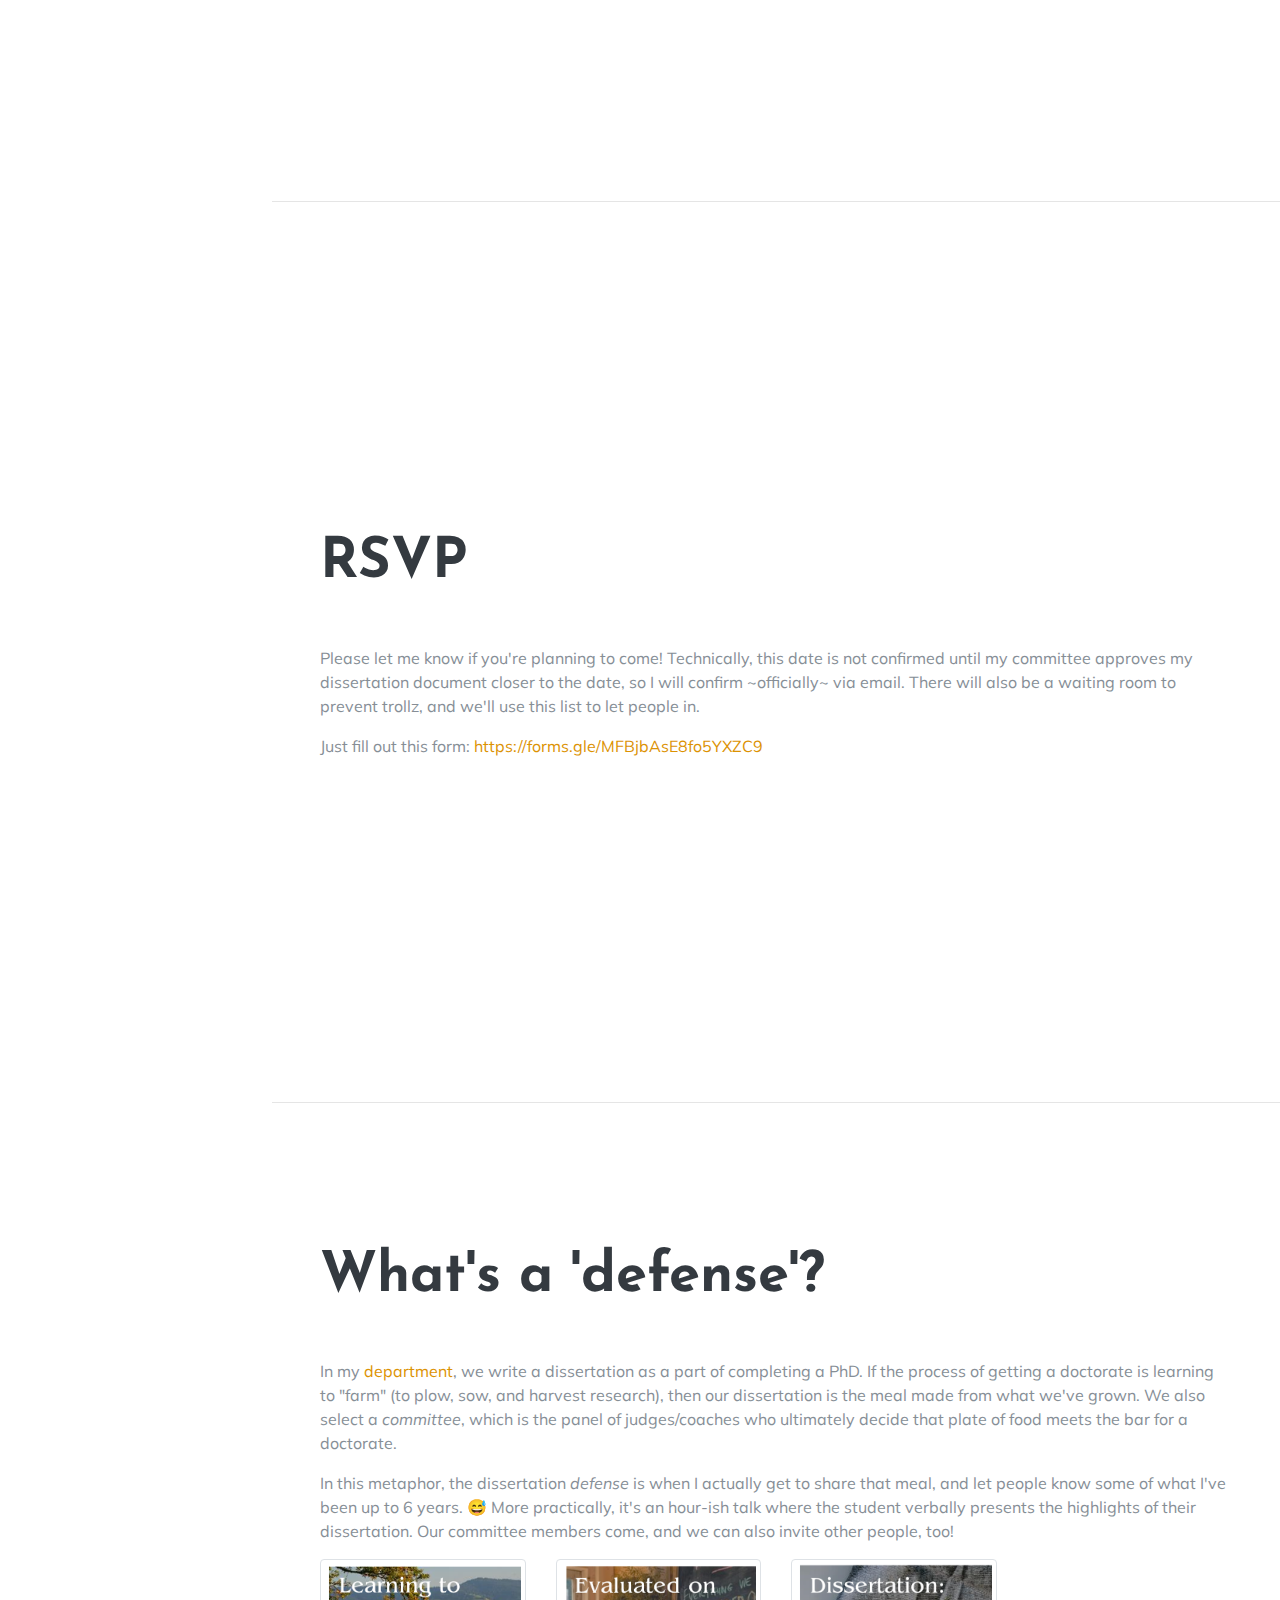
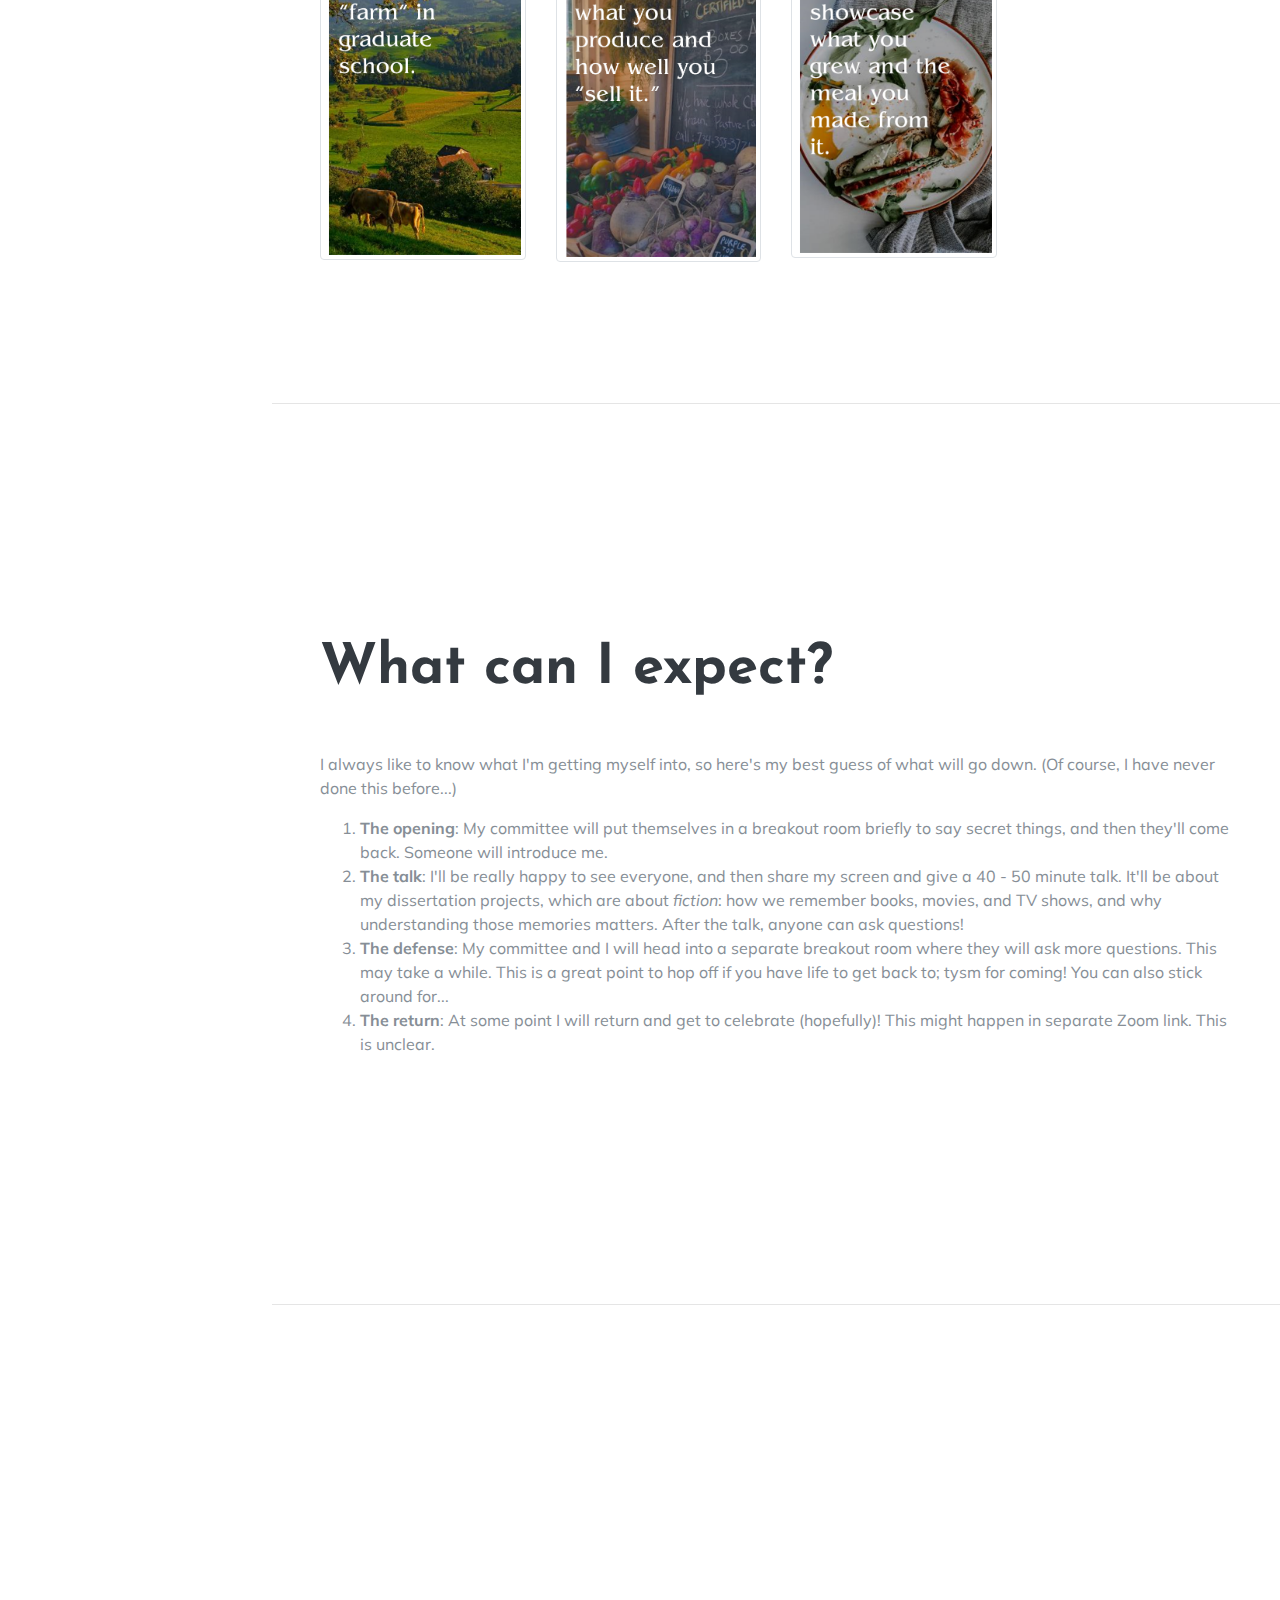
==== commit 9f84f1bc: "Try to fix gcal link" ====
--- a/defense-invite.html
+++ b/defense-invite.html
@@ -127,7 +127,7 @@
 		
 		<ul>
 		<li>
-		<p><a target="_blank" href="https://calendar.google.com/event?action=TEMPLATE&amp;tmeid=MTBrZ2NxdW9ua2F1YWRhZjJtYTdxc29iMGcgYTBkZ3NiNXY3YTV0aWt1dHVvNjgwdXNtNDhAZw&amp;tmsrc=a0dgsb5v7a5tikutuo680usm48%40group.calendar.google.com"><img border="0" src="https://www.google.com/calendar/images/ext/gc_button1_en.gif"></a>: create a Google calendar event with the Zoom link and other details (but doesn't work on mobile)
+		<p><a target="_blank" href="https://calendar.google.com/event?action=TEMPLATE&tmeid=Mjc3NHV2dmtvZ2ZncDJnMXFtNTJ2b2MxOHQgbG1tbXA3NHJxNTU4bTBpNGkwOWpuZjllMGtAZw&tmsrc=lmmmp74rq558m0i4i09jnf9e0k%40group.calendar.google.com"><img border="0" src="https://www.google.com/calendar/images/ext/gc_button1_en.gif"></a>: create a Google calendar event with the Zoom link and other details
 		</li>
 		<li><a href="files/defenseDetails.txt" target="_new">defenseDetails.txt</a>: all the Zoom details in a text document</li>
 		</ul>
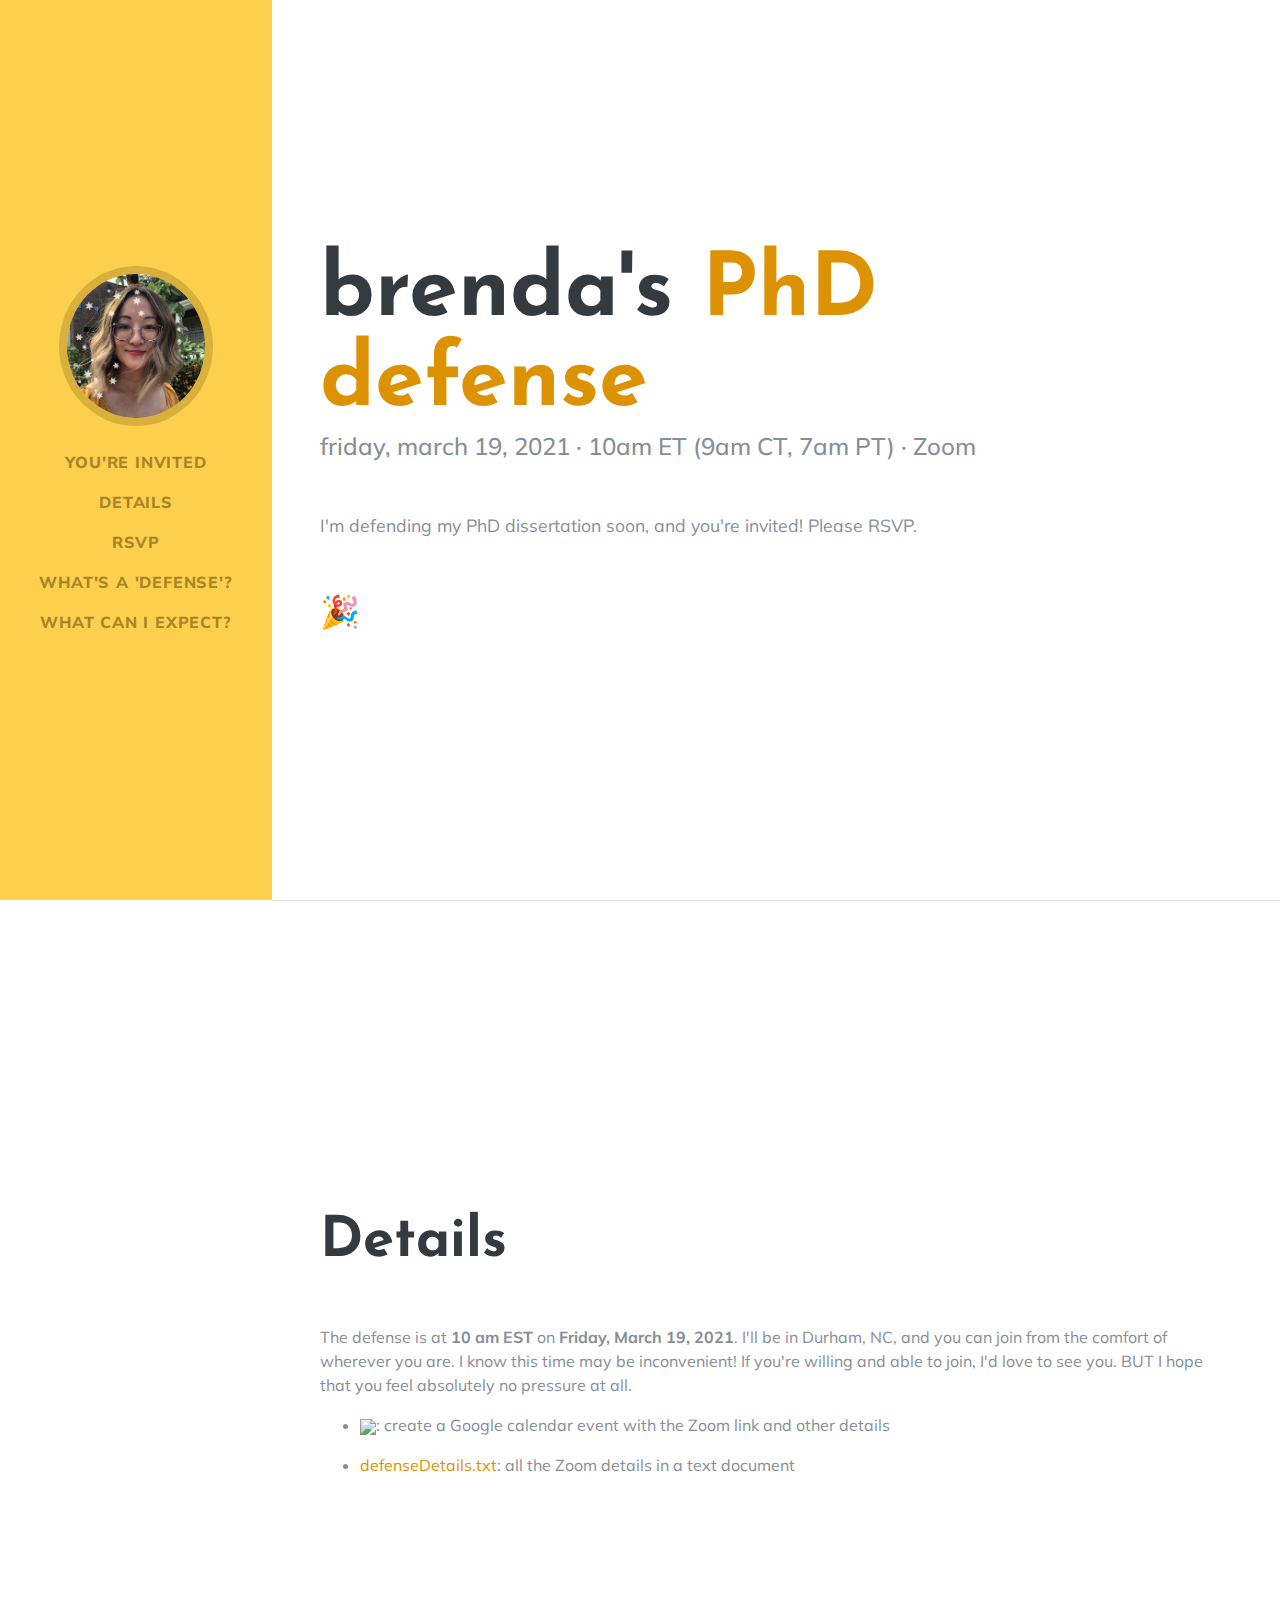
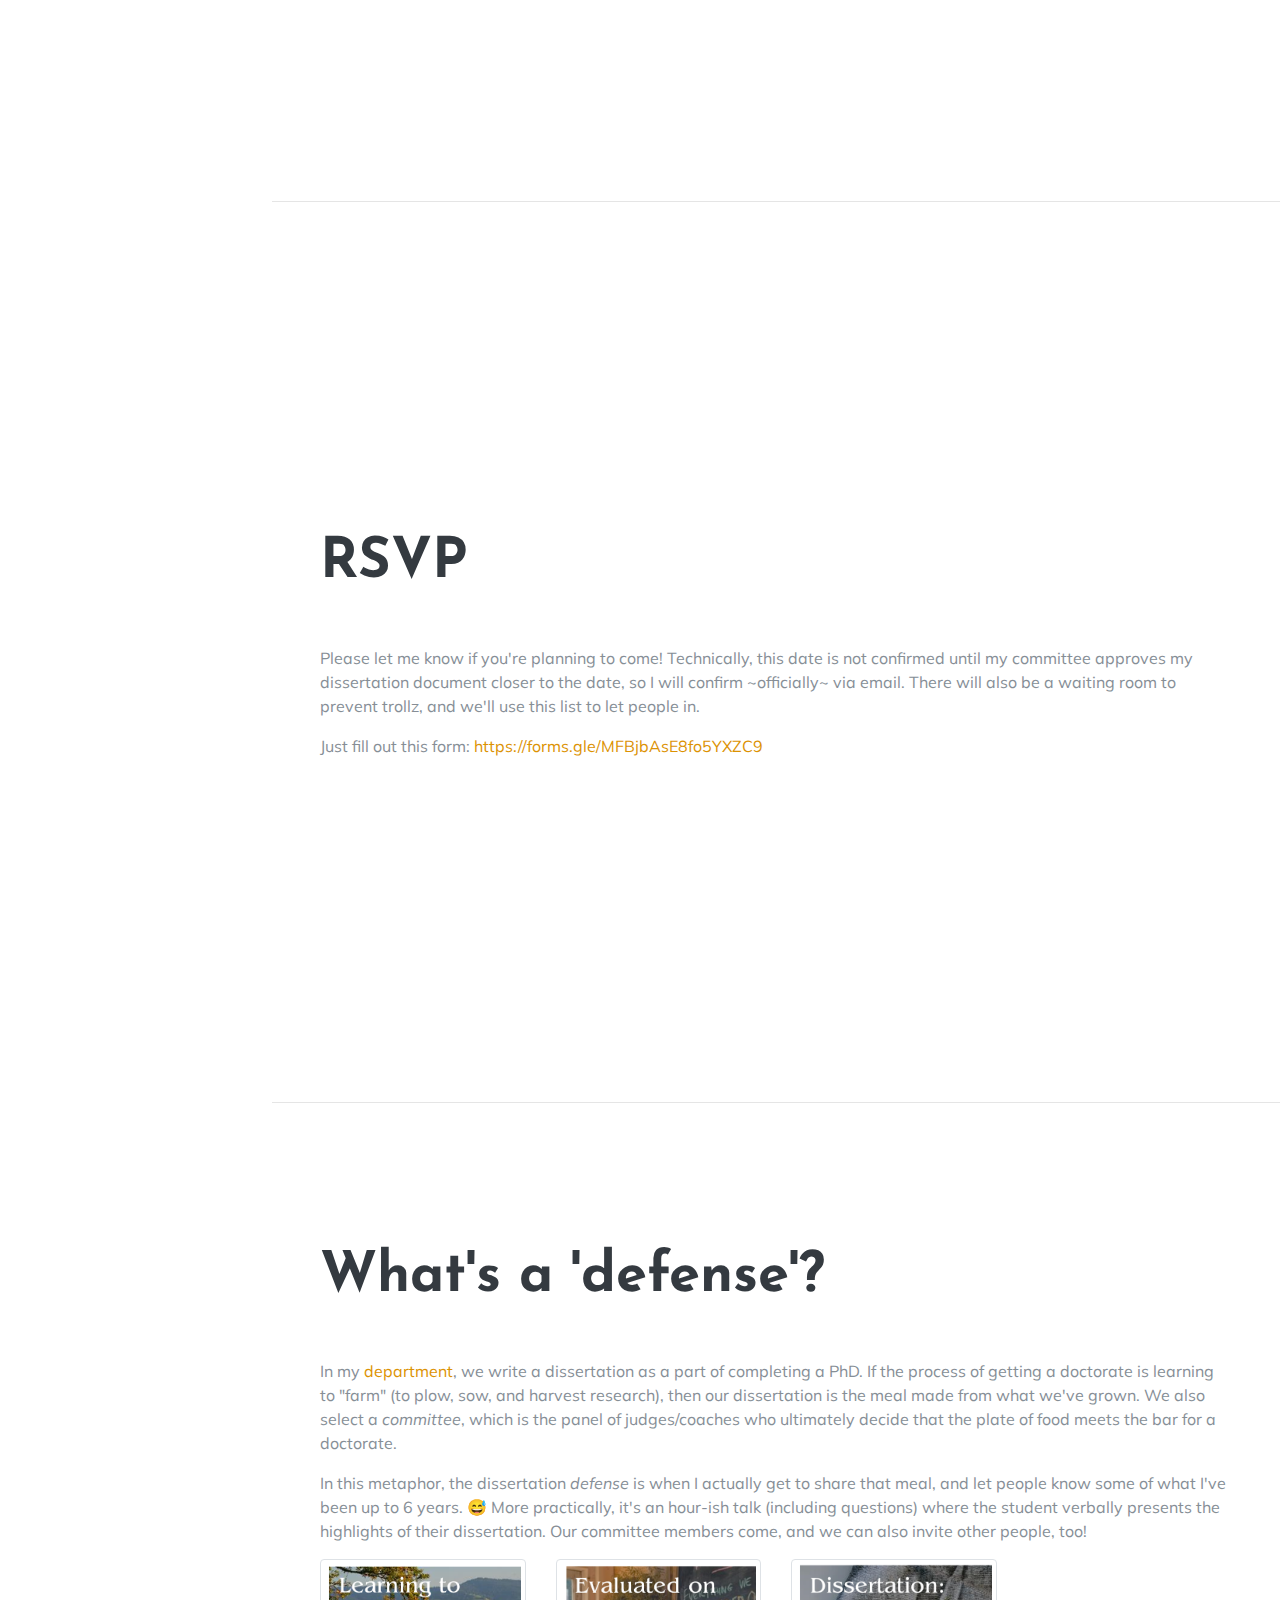
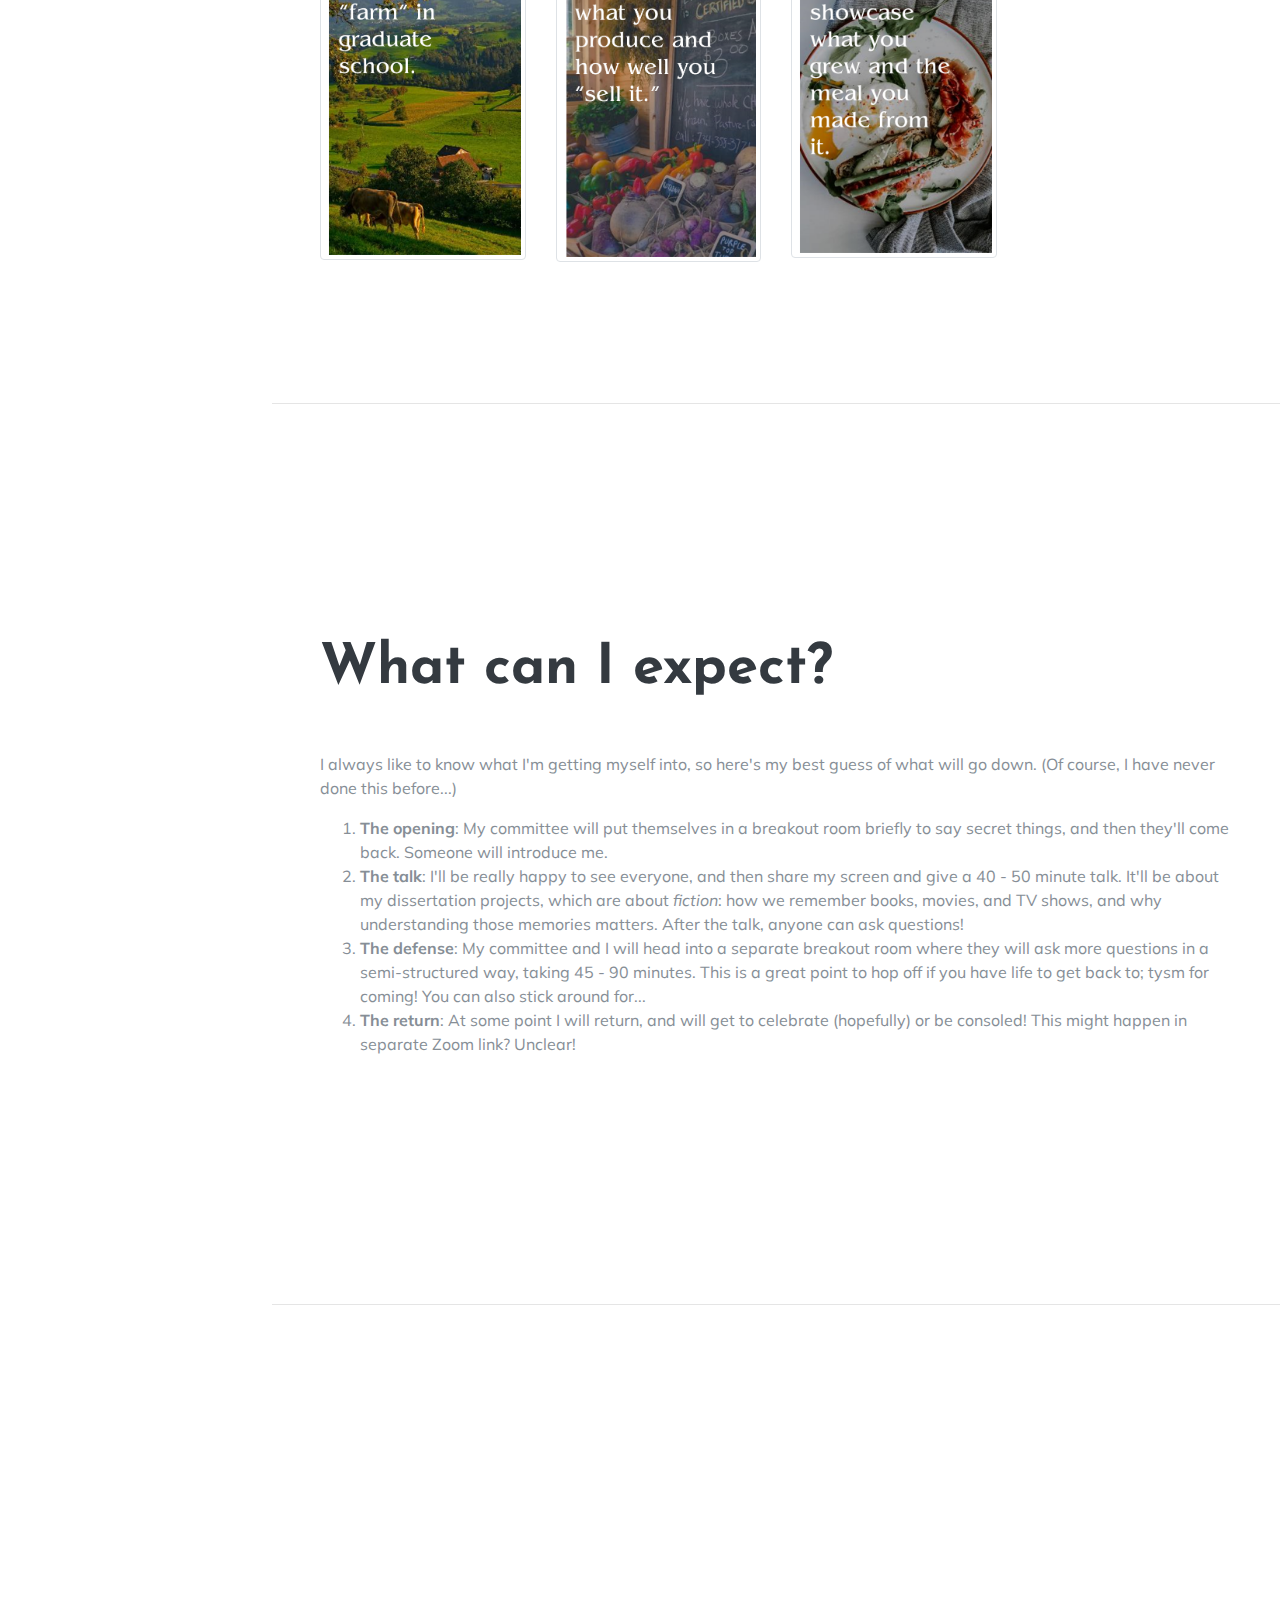
==== commit 99ab35d8: "Text" ====
--- a/defense-invite.html
+++ b/defense-invite.html
@@ -156,9 +156,9 @@
       <div class="w-100">
         <h2 class="mb-5">What's a 'defense'?</h2>
 
-		<p>In my <a href="https://psychandneuro.duke.edu/">department</a>, we write a dissertation as a part of completing a PhD. If the process of getting a doctorate is learning to "farm" (to plow, sow, and harvest research), then our dissertation is the meal made from what we've grown. We also select a <i>committee</i>, which is the panel of judges/coaches who ultimately decide that plate of food meets the bar for a doctorate.</p>
-		
-		<p>In this metaphor, the dissertation <i>defense</i> is when I actually get to share that meal, and let people know some of what I've been up to 6 years. 😅 More practically, it's an hour-ish talk where the student verbally presents the highlights of their dissertation. Our committee members come, and we can also invite other people, too!
+		<p>In my <a href="https://psychandneuro.duke.edu/">department</a>, we write a dissertation as a part of completing a PhD. If the process of getting a doctorate is learning to "farm" (to plow, sow, and harvest research), then our dissertation is the meal made from what we've grown. We also select a <i>committee</i>, which is the panel of judges/coaches who ultimately decide that the plate of food meets the bar for a doctorate.</p>
+		
+		<p>In this metaphor, the dissertation <i>defense</i> is when I actually get to share that meal, and let people know some of what I've been up to 6 years. 😅 More practically, it's an hour-ish talk (including questions) where the student verbally presents the highlights of their dissertation. Our committee members come, and we can also invite other people, too!
 		
 		<div class="row">
 			<div class="col-md-3 col-sm-4">
@@ -196,9 +196,9 @@
 		
 		<li><b>The talk</b>: I'll be really happy to see everyone, and then share my screen and give a 40 - 50 minute talk. It'll be about my dissertation projects, which are about <i>fiction</i>: how we remember books, movies, and TV shows, and why understanding those memories matters. After the talk, anyone can ask questions!</li>
 		
-		<li><b>The defense</b>: My committee and I will head into a separate breakout room where they will ask more questions. This may take a while. This is a great point to hop off if you have life to get back to; tysm for coming! You can also stick around for...</li>
-		
-		<li><b>The return</b>: At some point I will return and get to celebrate (hopefully)! This might happen in separate Zoom link. This is unclear.
+		<li><b>The defense</b>: My committee and I will head into a separate breakout room where they will ask more questions in a semi-structured way, taking 45 - 90 minutes. This is a great point to hop off if you have life to get back to; tysm for coming! You can also stick around for...</li>
+		
+		<li><b>The return</b>: At some point I will return, and will get to celebrate (hopefully) or be consoled! This might happen in separate Zoom link? Unclear!
 
 	
 	</section>
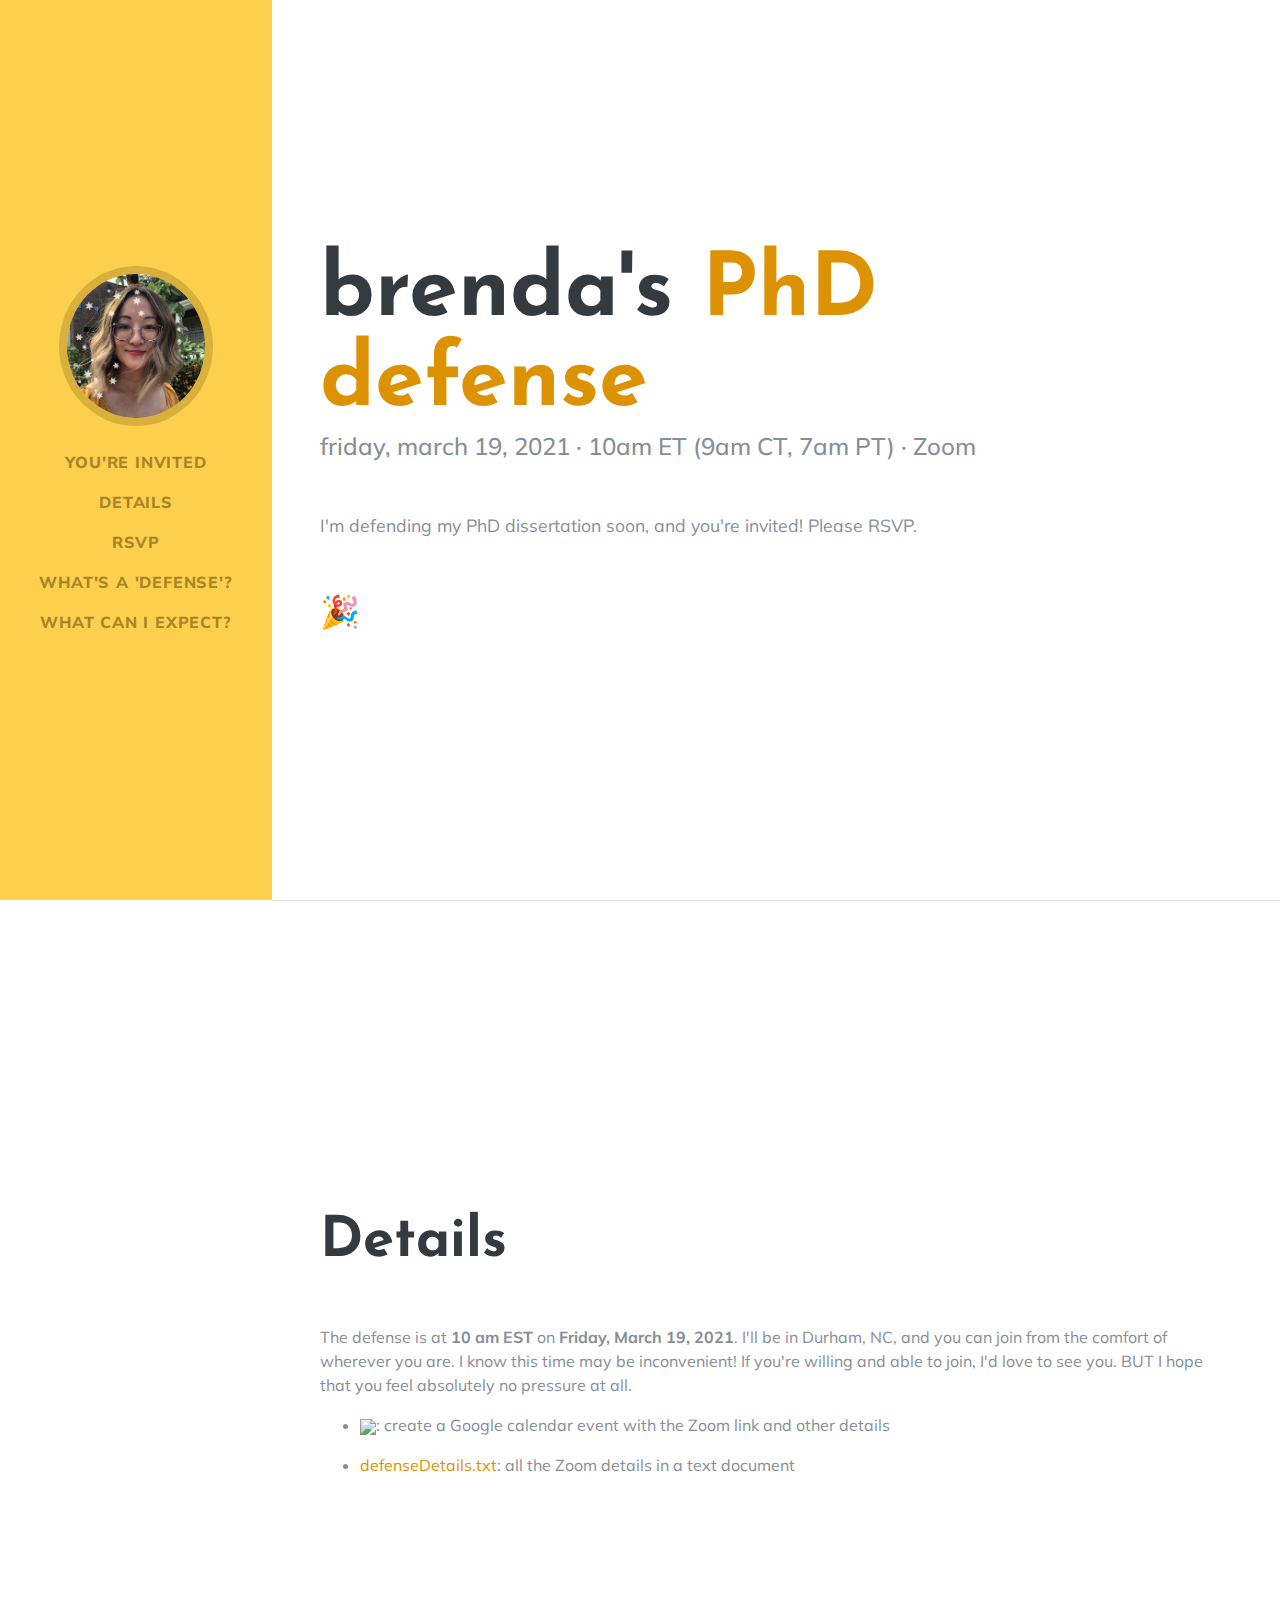
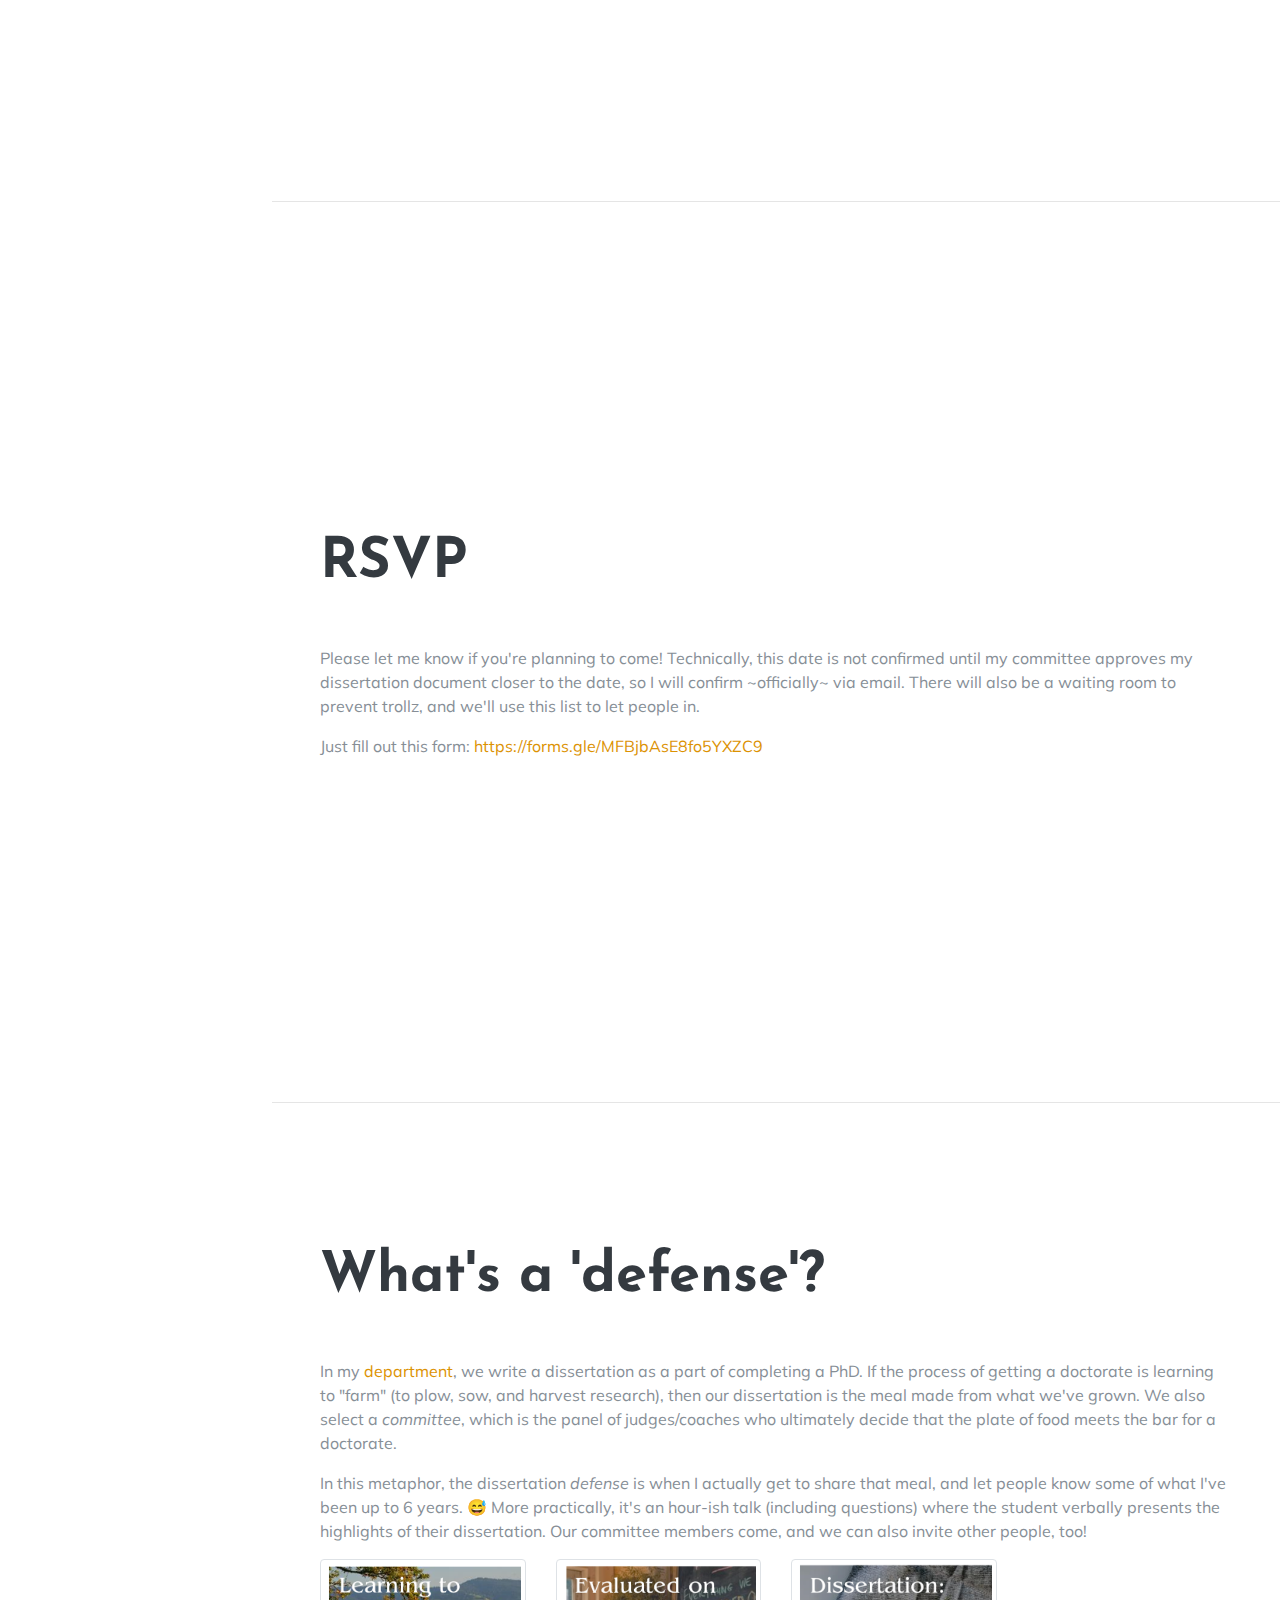
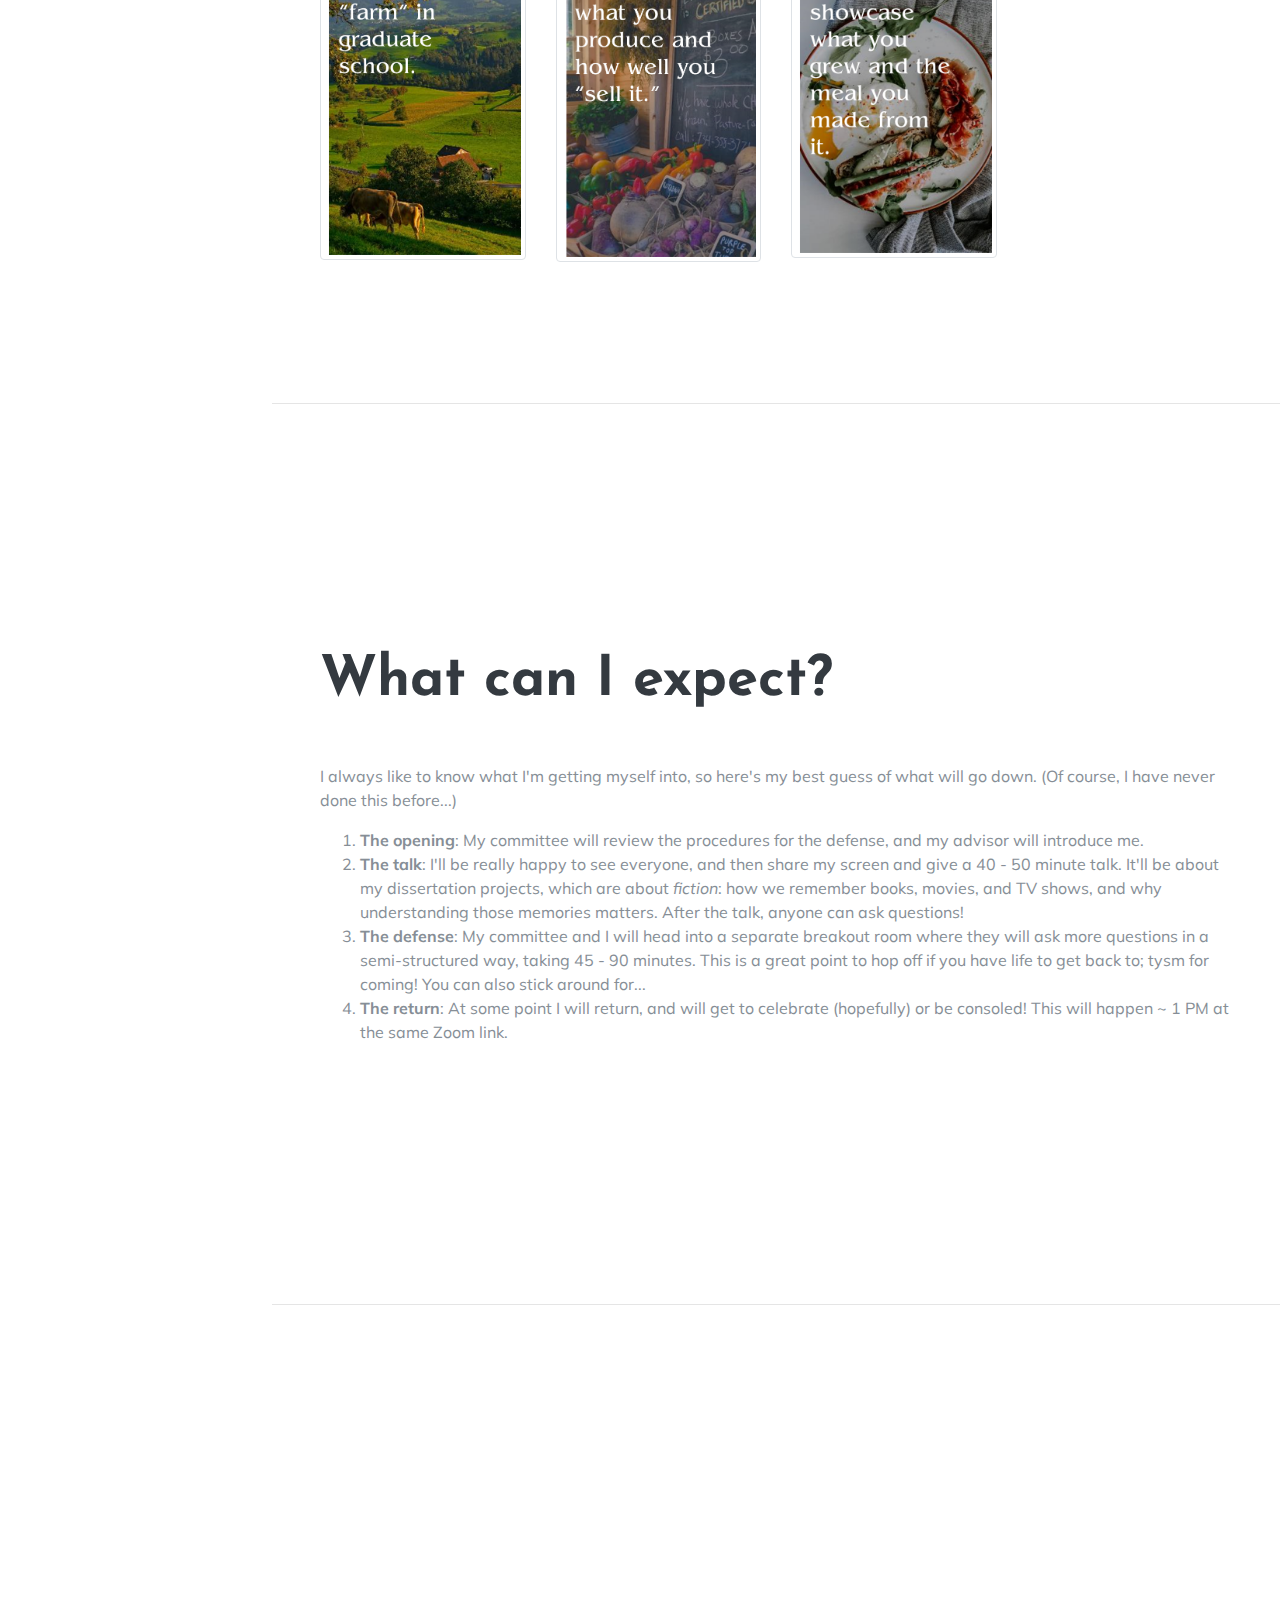
==== commit 10a8ea04: "Update procedures" ====
--- a/defense-invite.html
+++ b/defense-invite.html
@@ -192,13 +192,13 @@
 		<p>I always like to know what I'm getting myself into, so here's my best guess of what will go down. (Of course, I have never done this before...)
 		
 		<ol>
-		<li><b>The opening</b>: My committee will put themselves in a breakout room briefly to say secret things, and then they'll come back. Someone will introduce me.
+		<li><b>The opening</b>: My committee will review the procedures for the defense, and my advisor will introduce me.
 		
 		<li><b>The talk</b>: I'll be really happy to see everyone, and then share my screen and give a 40 - 50 minute talk. It'll be about my dissertation projects, which are about <i>fiction</i>: how we remember books, movies, and TV shows, and why understanding those memories matters. After the talk, anyone can ask questions!</li>
 		
 		<li><b>The defense</b>: My committee and I will head into a separate breakout room where they will ask more questions in a semi-structured way, taking 45 - 90 minutes. This is a great point to hop off if you have life to get back to; tysm for coming! You can also stick around for...</li>
 		
-		<li><b>The return</b>: At some point I will return, and will get to celebrate (hopefully) or be consoled! This might happen in separate Zoom link? Unclear!
+		<li><b>The return</b>: At some point I will return, and will get to celebrate (hopefully) or be consoled! This will happen ~ 1 PM at the same Zoom link.
 
 	
 	</section>
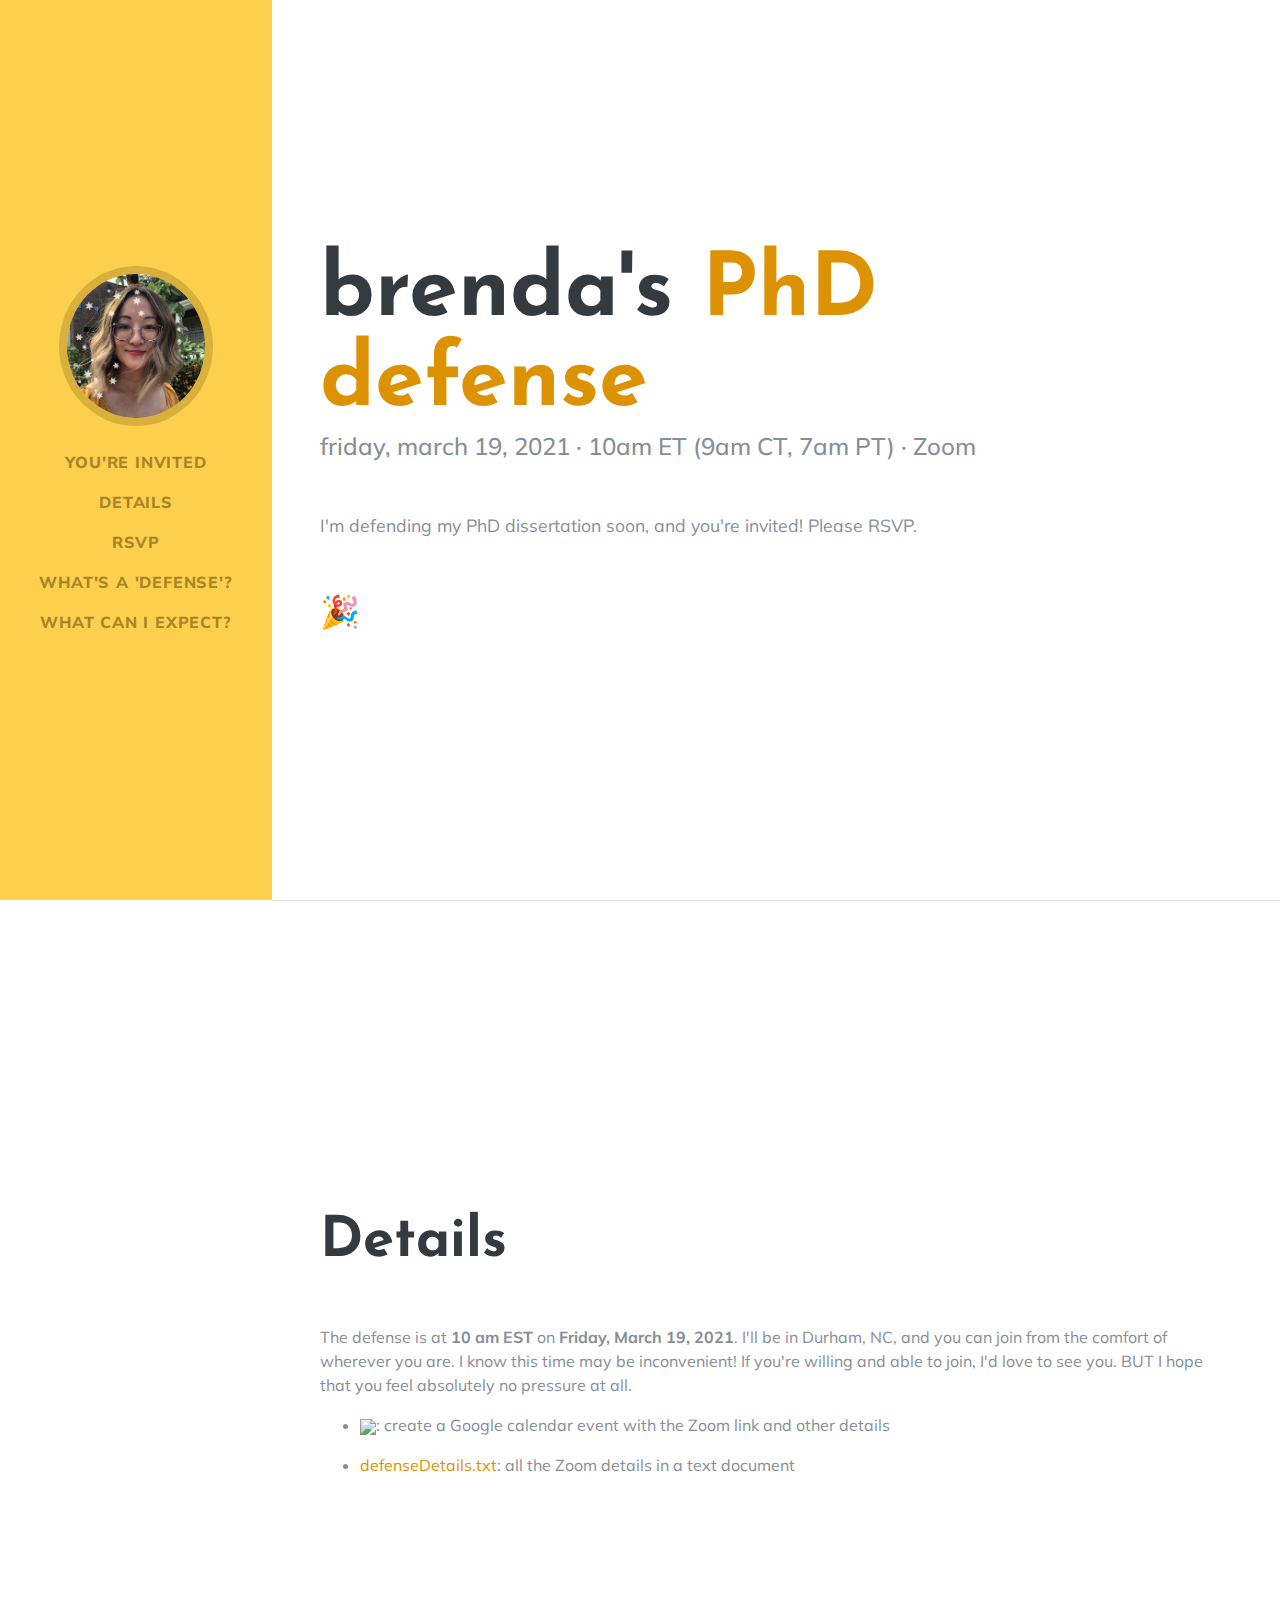
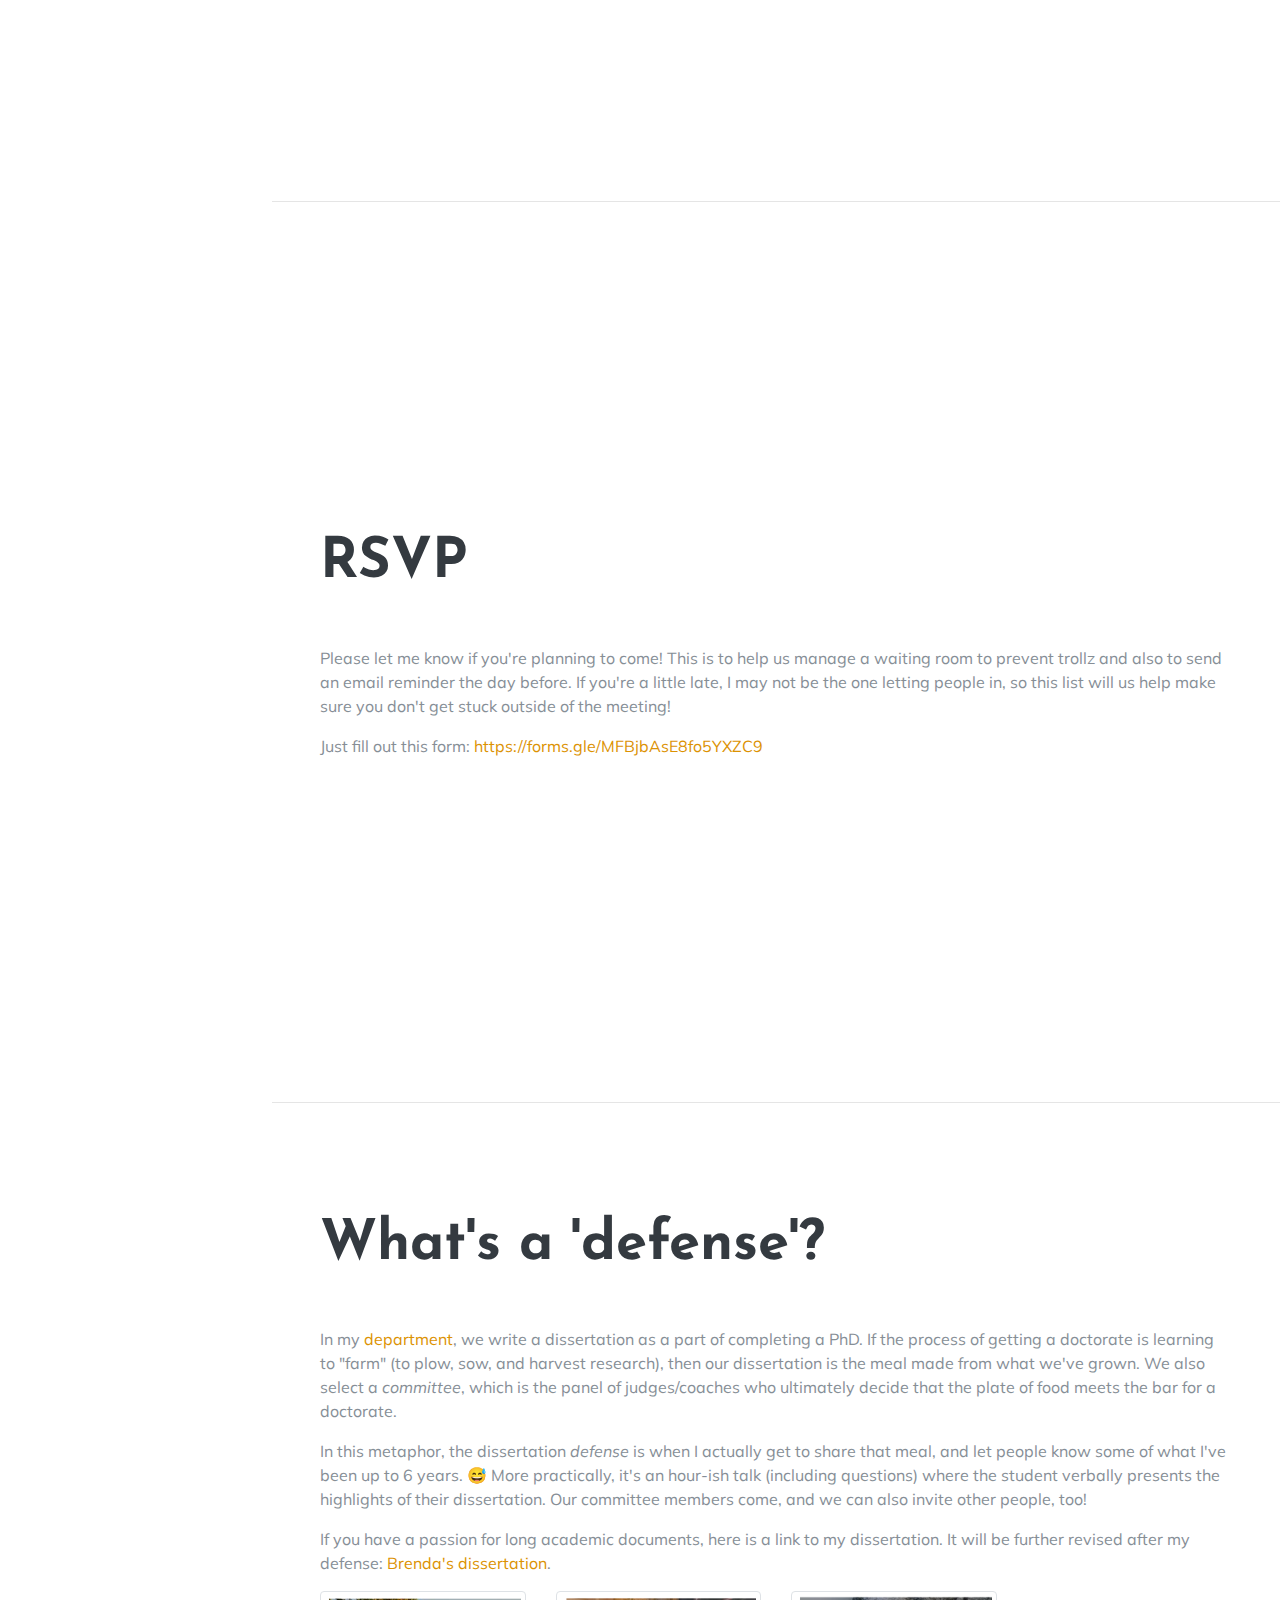
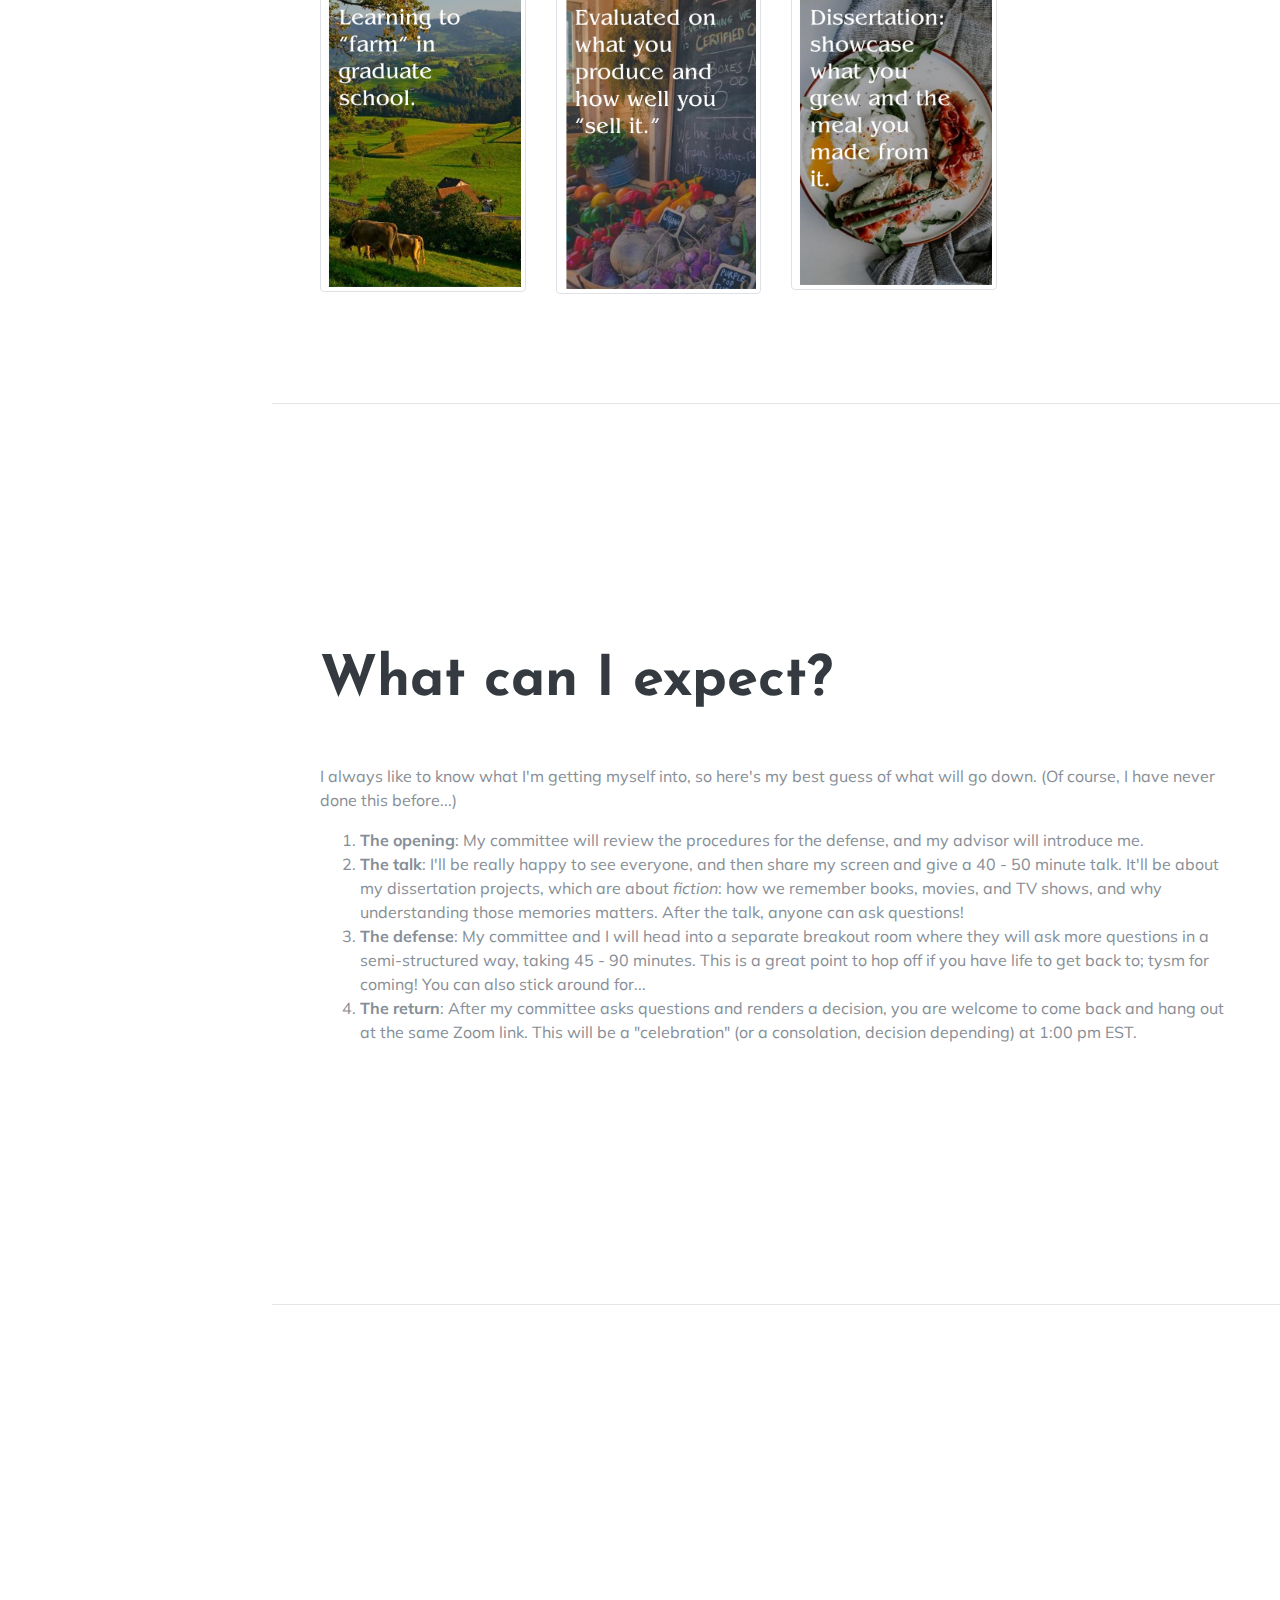
==== commit 0fc78e2d: "Updates + add diss" ====
--- a/defense-invite.html
+++ b/defense-invite.html
@@ -142,7 +142,7 @@
       <div class="w-100">
         <h2 class="mb-5">RSVP</h2>
 
-		<p>Please let me know if you're planning to come! Technically, this date is not confirmed until my committee approves my dissertation document closer to the date, so I will confirm ~officially~ via email. There will also be a waiting room to prevent trollz, and we'll use this list to let people in.</p>
+		<p>Please let me know if you're planning to come! This is to help us manage a waiting room to prevent trollz and also to send an email reminder the day before. If you're a little late, I may not be the one letting people in, so this list will us help make sure you don't get stuck outside of the meeting!</p>
 		
 		<p>Just fill out this form: <a href="https://forms.gle/MFBjbAsE8fo5YXZC9" target="_new">https://forms.gle/MFBjbAsE8fo5YXZC9</a>
 	
@@ -159,6 +159,8 @@
 		<p>In my <a href="https://psychandneuro.duke.edu/">department</a>, we write a dissertation as a part of completing a PhD. If the process of getting a doctorate is learning to "farm" (to plow, sow, and harvest research), then our dissertation is the meal made from what we've grown. We also select a <i>committee</i>, which is the panel of judges/coaches who ultimately decide that the plate of food meets the bar for a doctorate.</p>
 		
 		<p>In this metaphor, the dissertation <i>defense</i> is when I actually get to share that meal, and let people know some of what I've been up to 6 years. 😅 More practically, it's an hour-ish talk (including questions) where the student verbally presents the highlights of their dissertation. Our committee members come, and we can also invite other people, too!
+		
+		<p>If you have a passion for long academic documents, here is a link to my dissertation. It will be further revised after my defense: <a href="files/2021-0305-initialSubmission.pdf">Brenda's dissertation</a>.
 		
 		<div class="row">
 			<div class="col-md-3 col-sm-4">
@@ -198,7 +200,7 @@
 		
 		<li><b>The defense</b>: My committee and I will head into a separate breakout room where they will ask more questions in a semi-structured way, taking 45 - 90 minutes. This is a great point to hop off if you have life to get back to; tysm for coming! You can also stick around for...</li>
 		
-		<li><b>The return</b>: At some point I will return, and will get to celebrate (hopefully) or be consoled! This will happen ~ 1 PM at the same Zoom link.
+		<li><b>The return</b>: After my committee asks questions and renders a decision, you are welcome to come back and hang out at the same Zoom link. This will be a "celebration" (or a consolation, decision depending) at 1:00 pm EST.
 
 	
 	</section>
